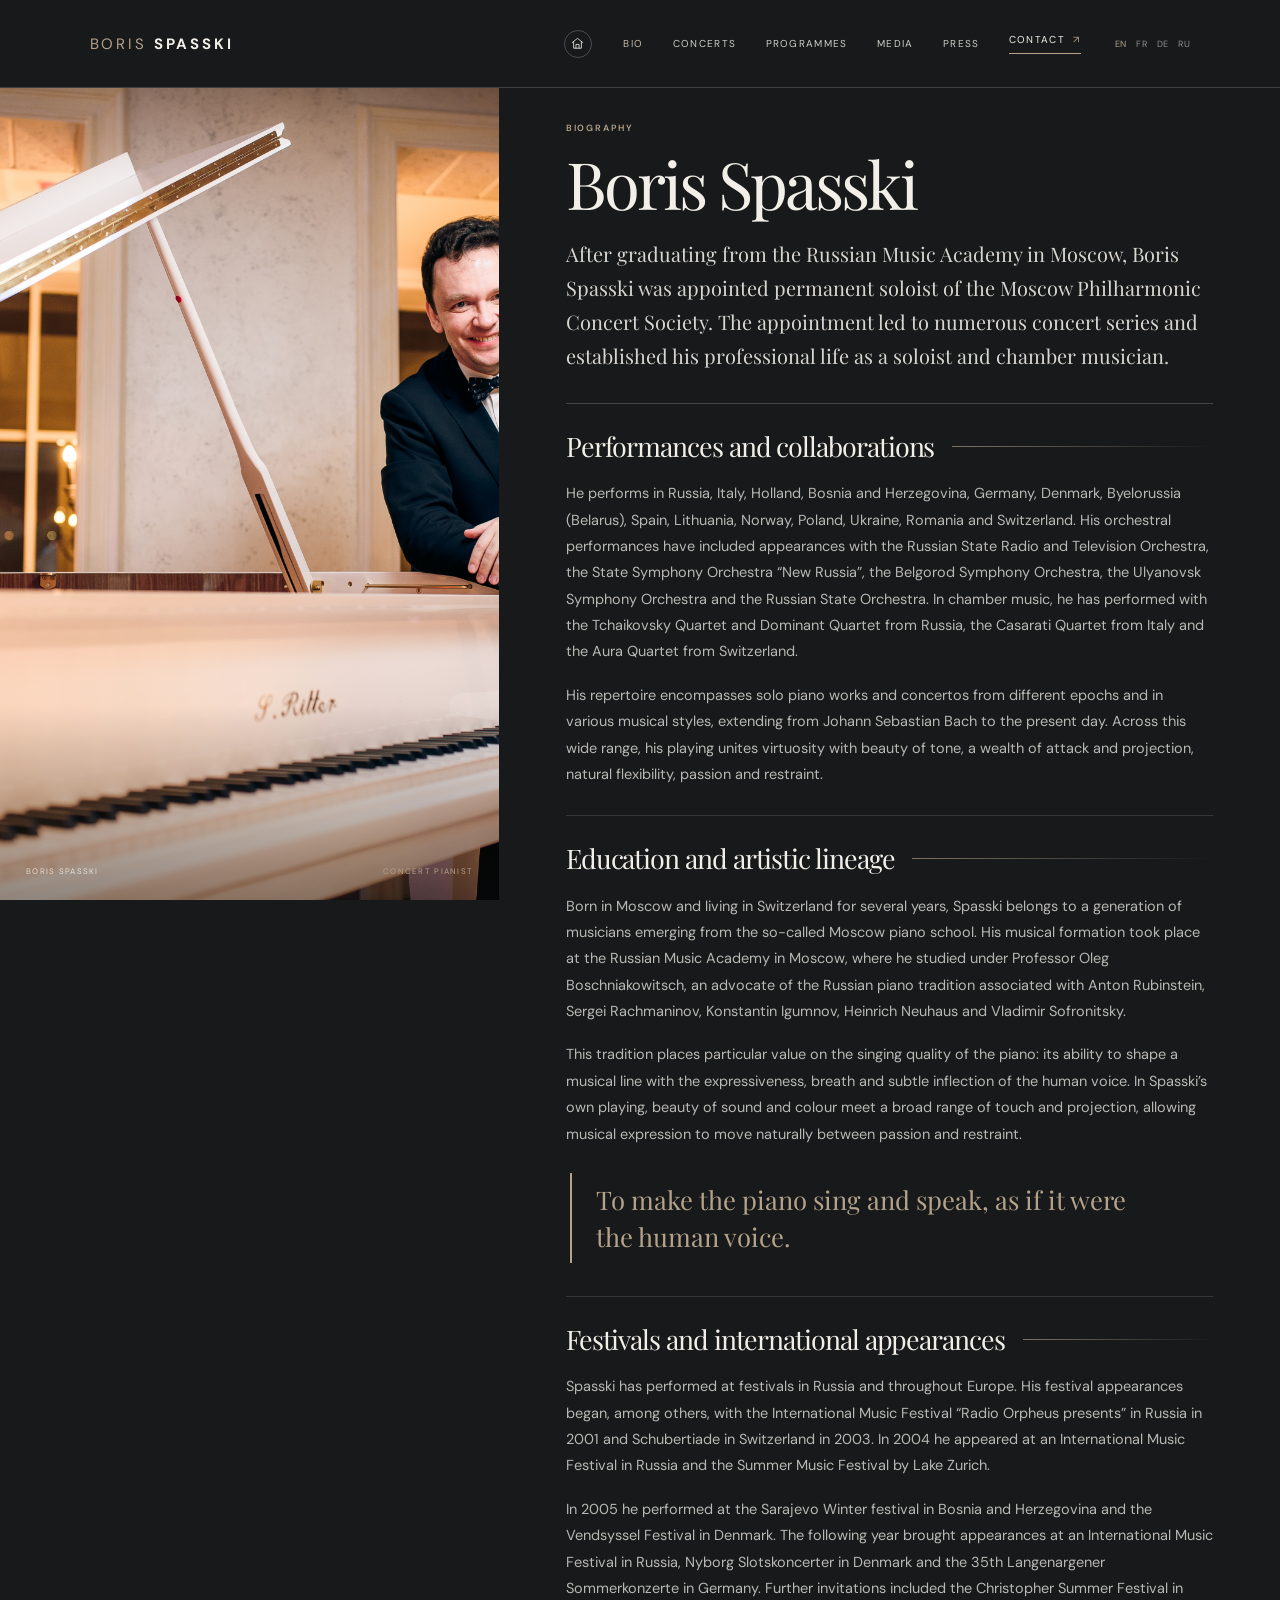
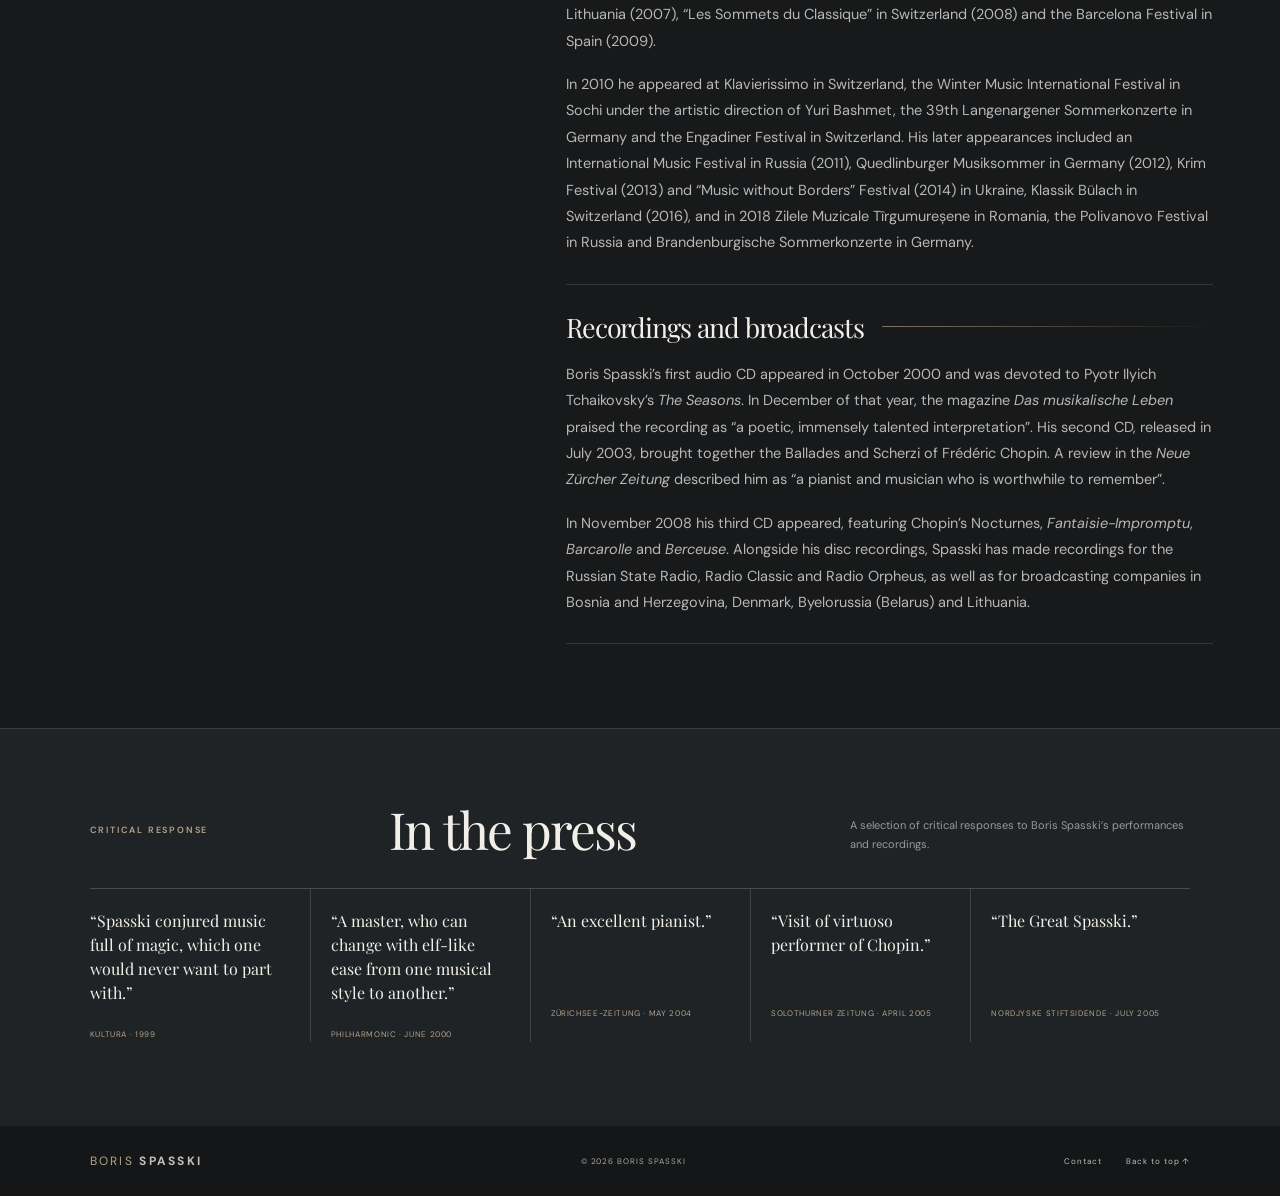
==== spasski-demo/artist.html @ 14d4a6dd "Initial commit" ====
<!doctype html>
<html lang="en">
<head>
  <meta charset="utf-8">
  <meta name="viewport" content="width=device-width, initial-scale=1">
  <meta name="description" content="Biography, musical education, artistic profile and concert collaborations of pianist Boris Spasski.">
  <meta name="theme-color" content="#17191b">
  <title>Biography — Boris Spasski</title>
  <link rel="preconnect" href="https://fonts.googleapis.com">
  <link rel="preconnect" href="https://fonts.gstatic.com" crossorigin>
  <link href="https://fonts.googleapis.com/css2?family=DM+Sans:wght@400;500;600;700&family=Playfair+Display:ital,wght@0,400;0,500;0,600;1,400;1,500&display=swap" rel="stylesheet">
  <link rel="stylesheet" href="css/style.css">
  <link rel="icon" type="image/png" href="img/favicon.png">
</head>
<body class="bio-page">
<a class="skip-link" href="#main">Skip to content</a>
<header class="site-header" id="top">
      <a class="wordmark" href="index.html" aria-label="Boris Spasski, home">
        <span>BORIS</span> SPASSKI
      </a>
      <nav class="desktop-nav" aria-label="Main navigation">
        <a class="nav-home" href="index.html" aria-label="Home" title="Home">
          <svg viewBox="0 0 24 24" aria-hidden="true" focusable="false">
            <path d="M3.5 10.5 12 3.8l8.5 6.7"></path>
            <path d="M5.8 9.3v10.2h12.4V9.3"></path>
            <path d="M9.5 19.5v-6.1h5v6.1"></path>
          </svg>
        </a>
        <a href="artist.html" aria-current="page">Bio</a><a href="concerts.html">Concerts</a
        ><a href="programmes.html">Programmes</a><a href="media.html">Media</a
        ><a href="press.html">Press</a
        ><a class="nav-contact" href="contact.html"
          >Contact <span aria-hidden="true">↗</span></a
        >
      </nav>
      <div class="header-tools">
        <div class="language-switch" aria-label="Language selection">
          <button
            class="language-button is-active"
            type="button"
            data-lang="EN"
            aria-pressed="true"
          >
            EN</button
          ><button
            class="language-button"
            type="button"
            data-lang="FR"
            aria-pressed="false"
          >
            FR</button
          ><button
            class="language-button"
            type="button"
            data-lang="DE"
            aria-pressed="false"
          >
            DE</button
          ><button
            class="language-button"
            type="button"
            data-lang="RU"
            aria-pressed="false"
          >
            RU
          </button>
        </div>
        <button
          class="menu-toggle"
          type="button"
          aria-label="Open navigation"
          aria-expanded="false"
          aria-controls="mobile-nav"
        >
          <span></span><span></span>
        </button>
      </div>
    </header>
<nav
      class="mobile-nav"
      id="mobile-nav"
      aria-label="Mobile navigation"
      hidden
    >
      <a href="artist.html" aria-current="page">Bio</a><a href="concerts.html">Concerts</a
      ><a href="programmes.html">Programmes</a><a href="media.html">Media</a
      ><a href="press.html">Press</a><a href="contact.html">Contact</a>
      <div class="mobile-languages">
        EN <span>·</span> FR <span>·</span> DE <span>·</span> RU
      </div>
    </nav>
<main id="main">
  <section class="bio-opening" aria-labelledby="bio-title">
    <figure class="bio-portrait">
      <img
        src="img/Bio_Page.jpg"
        alt="Boris Spasski"
        fetchpriority="high"
        decoding="async"
      >
      <figcaption><span>BORIS SPASSKI</span><span>CONCERT PIANIST</span></figcaption>
    </figure>

    <article class="bio-reading">
      <header class="bio-reading-header">
        <p class="bio-eyebrow">BIOGRAPHY</p>
        <h1 id="bio-title">Boris Spasski</h1>
        <p class="bio-opening-lead">After graduating from the Russian Music Academy in Moscow, Boris Spasski was appointed permanent soloist of the Moscow Philharmonic Concert Society. The appointment led to numerous concert series and established his professional life as a soloist and chamber musician.</p>
      </header>

      <section class="bio-chapter">
        <div class="bio-chapter-heading">
          <h2>Performances and collaborations</h2><i aria-hidden="true"></i>
        </div>
        <p>He performs in Russia, Italy, Holland, Bosnia and Herzegovina, Germany, Denmark, Byelorussia (Belarus), Spain, Lithuania, Norway, Poland, Ukraine, Romania and Switzerland. His orchestral performances have included appearances with the Russian State Radio and Television Orchestra, the State Symphony Orchestra “New Russia”, the Belgorod Symphony Orchestra, the Ulyanovsk Symphony Orchestra and the Russian State Orchestra. In chamber music, he has performed with the Tchaikovsky Quartet and Dominant Quartet from Russia, the Casarati Quartet from Italy and the Aura Quartet from Switzerland.</p>
        <p>His repertoire encompasses solo piano works and concertos from different epochs and in various musical styles, extending from Johann Sebastian Bach to the present day. Across this wide range, his playing unites virtuosity with beauty of tone, a wealth of attack and projection, natural flexibility, passion and restraint.</p>
      </section>

      <section class="bio-chapter">
        <div class="bio-chapter-heading">
          <h2>Education and artistic lineage</h2><i aria-hidden="true"></i>
        </div>
        <p>Born in Moscow and living in Switzerland for several years, Spasski belongs to a generation of musicians emerging from the so-called Moscow piano school. His musical formation took place at the Russian Music Academy in Moscow, where he studied under Professor Oleg Boschniakowitsch, an advocate of the Russian piano tradition associated with Anton Rubinstein, Sergei Rachmaninov, Konstantin Igumnov, Heinrich Neuhaus and Vladimir Sofronitsky.</p>
        <p>This tradition places particular value on the singing quality of the piano: its ability to shape a musical line with the expressiveness, breath and subtle inflection of the human voice. In Spasski’s own playing, beauty of sound and colour meet a broad range of touch and projection, allowing musical expression to move naturally between passion and restraint.</p>
        <blockquote class="bio-inline-quote">
          <p>To make the piano sing and speak, as if it were the human voice.</p>
        </blockquote>
      </section>

      <section class="bio-chapter">
        <div class="bio-chapter-heading">
          <h2>Festivals and international appearances</h2><i aria-hidden="true"></i>
        </div>
        <p>Spasski has performed at festivals in Russia and throughout Europe. His festival appearances began, among others, with the International Music Festival “Radio Orpheus presents” in Russia in 2001 and Schubertiade in Switzerland in 2003. In 2004 he appeared at an International Music Festival in Russia and the Summer Music Festival by Lake Zurich.</p>
        <p>In 2005 he performed at the Sarajevo Winter festival in Bosnia and Herzegovina and the Vendsyssel Festival in Denmark. The following year brought appearances at an International Music Festival in Russia, Nyborg Slotskoncerter in Denmark and the 35th Langenargener Sommerkonzerte in Germany. Further invitations included the Christopher Summer Festival in Lithuania (2007), “Les Sommets du Classique” in Switzerland (2008) and the Barcelona Festival in Spain (2009).</p>
        <p>In 2010 he appeared at Klavierissimo in Switzerland, the Winter Music International Festival in Sochi under the artistic direction of Yuri Bashmet, the 39th Langenargener Sommerkonzerte in Germany and the Engadiner Festival in Switzerland. His later appearances included an International Music Festival in Russia (2011), Quedlinburger Musiksommer in Germany (2012), Krim Festival (2013) and “Music without Borders” Festival (2014) in Ukraine, Klassik Bülach in Switzerland (2016), and in 2018 Zilele Muzicale Tîrgumureșene in Romania, the Polivanovo Festival in Russia and Brandenburgische Sommerkonzerte in Germany.</p>
      </section>

      <section class="bio-chapter">
        <div class="bio-chapter-heading">
          <h2>Recordings and broadcasts</h2><i aria-hidden="true"></i>
        </div>
        <p>Boris Spasski’s first audio CD appeared in October 2000 and was devoted to Pyotr Ilyich Tchaikovsky’s <em>The Seasons</em>. In December of that year, the magazine <em>Das musikalische Leben</em> praised the recording as “a poetic, immensely talented interpretation”. His second CD, released in July 2003, brought together the Ballades and Scherzi of Frédéric Chopin. A review in the <em>Neue Zürcher Zeitung</em> described him as “a pianist and musician who is worthwhile to remember”.</p>
        <p>In November 2008 his third CD appeared, featuring Chopin’s Nocturnes, <em>Fantaisie-Impromptu</em>, <em>Barcarolle</em> and <em>Berceuse</em>. Alongside his disc recordings, Spasski has made recordings for the Russian State Radio, Radio Classic and Radio Orpheus, as well as for broadcasting companies in Bosnia and Herzegovina, Denmark, Byelorussia (Belarus) and Lithuania.</p>
      </section>
    </article>
  </section>

  <section class="bio-press-section" aria-labelledby="bio-press-title">
    <div class="bio-press-heading">
      <p class="bio-eyebrow">CRITICAL RESPONSE</p>
      <h2 id="bio-press-title">In the press</h2>
      <p>A selection of critical responses to Boris Spasski’s performances and recordings.</p>
    </div>
    <div class="bio-press-list">
      <blockquote><p>“Spasski conjured music full of magic, which one would never want to part with.”</p><cite>Kultura · 1999</cite></blockquote>
      <blockquote><p>“A master, who can change with elf-like ease from one musical style to another.”</p><cite>Philharmonic · June 2000</cite></blockquote>
      <blockquote><p>“An excellent pianist.”</p><cite>Zürichsee-Zeitung · May 2004</cite></blockquote>
      <blockquote><p>“Visit of virtuoso performer of Chopin.”</p><cite>Solothurner Zeitung · April 2005</cite></blockquote>
      <blockquote><p>“The Great Spasski.”</p><cite>Nordjyske Stiftsidende · July 2005</cite></blockquote>
    </div>
  </section>
</main>
<footer class="site-footer">
  <a class="wordmark footer-wordmark" href="index.html"><span>BORIS</span> SPASSKI</a>
  <span>© 2026 BORIS SPASSKI</span>
  <div><a href="contact.html">Contact</a><a href="#top">Back to top ↑</a></div>
</footer>
<div class="toast" role="status" aria-live="polite"></div>
<script src="js/main.js"></script>
</body>
</html>
---- spasski-demo/css/style.css ----
/* =========================================================
   PIANIST WEBSITE DEMO — cinematic editorial direction
   Replace the placeholder images and content before launch.
   ========================================================= */

:root {
  --ink: #202326;
  --ink-deep: #17191b;
  --paper: #f2efe8;
  --paper-alt: #e9e5dc;
  --champagne: #b4a38a;
  --burgundy: #6e3039;
  --muted: #77756f;
  --serif: "Playfair Display", Georgia, serif;
  --sans: "DM Sans", Arial, sans-serif;
  --page-pad: clamp(22px, 7vw, 112px);
  --content: 1440px;
}

* {
  box-sizing: border-box;
}
html {
  scroll-behavior: smooth;
  scroll-padding-top: 90px;
}
body {
  margin: 0;
  background: var(--paper);
  color: var(--ink);
  font-family: var(--sans);
  -webkit-font-smoothing: antialiased;
}
a {
  color: inherit;
  text-decoration: none;
}
button {
  font: inherit;
}
img {
  display: block;
  width: 100%;
  height: 100%;
  object-fit: cover;
}
::selection {
  background: var(--champagne);
  color: var(--ink);
}

.skip-link {
  position: fixed;
  z-index: 1000;
  top: 10px;
  left: 10px;
  padding: 12px 16px;
  background: var(--paper);
  color: var(--ink);
  transform: translateY(-150%);
}
.skip-link:focus {
  transform: translateY(0);
}

.site-header {
  position: absolute;
  z-index: 20;
  top: 0;
  left: 0;
  width: 100%;
  min-height: 88px;
  padding: 0 var(--page-pad);
  display: flex;
  align-items: center;
  justify-content: space-between;
  color: #f2efe8;
  border-bottom: 1px solid rgba(255, 255, 255, 0.17);
  transition:
    background 0.3s ease,
    min-height 0.3s ease,
    color 0.3s ease;
}
.site-header.is-scrolled {
  position: fixed;
  min-height: 72px;
  background: rgba(23, 25, 27, 0.96);
  backdrop-filter: blur(14px);
}
.wordmark {
  font-size: 15px;
  letter-spacing: 0.19em;
  font-weight: 700;
  white-space: nowrap;
}
.wordmark span {
  font-weight: 400;
  color: var(--champagne);
}
.desktop-nav {
  display: flex;
  align-items: center;
  gap: clamp(17px, 2.3vw, 36px);
  margin-left: auto;
  margin-right: 34px;
}
.desktop-nav a {
  font-size: 10px;
  letter-spacing: 0.13em;
  text-transform: uppercase;
  color: rgba(242, 239, 232, 0.84);
  transition: color 0.2s;
}
.desktop-nav a:hover,
.desktop-nav a:focus-visible {
  color: var(--champagne);
}
.desktop-nav .nav-contact {
  color: var(--paper);
  border-bottom: 1px solid var(--champagne);
  padding-bottom: 7px;
}
.nav-contact span {
  color: var(--champagne);
  margin-left: 4px;
}
.header-tools {
  display: flex;
  align-items: center;
  gap: 22px;
}
.language-switch {
  display: flex;
  gap: 9px;
}
.language-button {
  border: 0;
  padding: 5px 0;
  background: transparent;
  color: rgba(242, 239, 232, 0.56);
  cursor: pointer;
  font-size: 9px;
  letter-spacing: 0.08em;
}
.language-button.is-active,
.language-button:hover {
  color: var(--champagne);
}
.menu-toggle {
  display: none;
  width: 38px;
  height: 38px;
  border: 0;
  background: transparent;
  cursor: pointer;
  padding: 9px 4px;
}
.menu-toggle span {
  display: block;
  height: 1px;
  width: 27px;
  background: var(--paper);
  margin: 7px 0;
  transition: transform 0.25s;
}
.mobile-nav {
  position: fixed;
  z-index: 19;
  inset: 0;
  padding: 110px var(--page-pad) 40px;
  background: var(--ink-deep);
  color: var(--paper);
  flex-direction: column;
  justify-content: center;
  gap: 19px;
}
.mobile-nav:not([hidden]) {
  display: flex;
}
.mobile-nav > a {
  font: 36px var(--serif);
}
.mobile-languages {
  margin-top: 28px;
  color: var(--champagne);
  font-size: 11px;
  letter-spacing: 0.2em;
}
.mobile-languages span {
  color: #777;
  padding: 0 7px;
}

.hero {
  position: relative;
  min-height: min(850px, 100svh);
  min-height: max(700px, 100svh);
  display: flex;
  align-items: center;
  overflow: hidden;
  color: var(--paper);
  background: var(--ink-deep);
}
.hero-image {
  position: absolute;
  inset: 0;
  background-image: url("https://images.unsplash.com/photo-1507838153414-b4b713384a76?auto=format&fit=crop&w=2400&q=90");
  background-position: center 48%;
  background-size: cover;
  filter: saturate(0.55);
  transform: scale(1.015);
}
.hero-shade {
  position: absolute;
  inset: 0;
  background:
    linear-gradient(
      90deg,
      rgba(12, 14, 16, 0.88) 0%,
      rgba(12, 14, 16, 0.62) 43%,
      rgba(12, 14, 16, 0.15) 100%
    ),
    linear-gradient(0deg, rgba(12, 14, 16, 0.6), transparent 38%);
}
.hero-content {
  position: relative;
  z-index: 2;
  width: min(850px, 100%);
  padding: 145px var(--page-pad) 100px;
  margin-left: auto;
  margin-right: 0;
  text-align: right;
}
.eyebrow {
  margin: 0 0 22px;
  color: var(--champagne);
  font-size: 16px;
  font-weight: 600;
  letter-spacing: 0.22em;
  line-height: 1.6;
}
.hero-eyebrow {
  margin: 0 0 22px;
  color: var(--champagne);
  font-family: var(--serif);
  font-size: 70px;
  font-weight: 600;
/*  letter-spacing: 0.22em; */
  letter-spacing: .04em;
  line-height: 1.6;
}
.hero h1 {
  margin: 0;
  font: 400 clamp(52px, 7.3vw, 108px)/1.04 var(--serif);
  letter-spacing: -0.045em;
}
h1 em,
h2 em {
  color: var(--champagne);
  font-weight: 400;
  font-style: normal;
}
.hero-intro {
  margin: 28px 0 34px;
  color: rgba(242, 239, 232, 0.76);
  font: 25px/1.8 var(--sans);
  letter-spacing: 0.02em;
  font-style: italic;
}
/*
.home-link-card h2 {
    font-family: "Playfair Display", Georgia, serif;
    font-weight: 400;
}
*/
.home-link-card h2 em {
    color: var(--champagne);
    font-style: normal;
    font-weight: 400;
}
.hero-actions {
  display: flex;
  align-items: center;
  gap: 30px;
  flex-wrap: wrap;
  justify-content: flex-end;
}
.button {
  display: inline-flex;
  align-items: center;
  gap: 28px;
  padding: 16px 20px;
  font-size: 9px;
  letter-spacing: 0.14em;
  text-transform: uppercase;
  transition:
    background 0.2s,
    color 0.2s,
    transform 0.2s;
}
.button:hover {
  transform: translateY(-2px);
}
.button-light {
  background: var(--paper);
  color: var(--ink);
}
.button-light:hover {
  background: var(--champagne);
}
.button span {
  font-size: 15px;
}
.text-link {
  display: inline-flex;
  align-items: center;
  gap: 17px;
  padding-bottom: 8px;
  border-bottom: 1px solid currentColor;
  font-size: 9px;
  letter-spacing: 0.13em;
  text-transform: uppercase;
  transition:
    gap 0.2s,
    color 0.2s;
}
.text-link:hover {
  gap: 25px;
}
.text-link span {
  font-size: 14px;
}
.light-link {
  color: var(--paper);
}
.dark-link {
  color: var(--ink);
}
.hero-footer {
  position: absolute;
  z-index: 2;
  bottom: 34px;
  left: var(--page-pad);
  right: var(--page-pad);
  display: flex;
  justify-content: space-between;
  color: rgba(242, 239, 232, 0.58);
  font-size: 8px;
  letter-spacing: 0.17em;
}
.hero-footer a {
  color: var(--paper);
}
.hero-footer a span {
  color: var(--champagne);
  margin-left: 9px;
}
.hero-index {
  position: absolute;
  right: var(--page-pad);
  top: 48%;
  color: rgba(242, 239, 232, 0.6);
  font: 13px var(--serif);
  writing-mode: vertical-rl;
  letter-spacing: 0.12em;
}
.hero-index span {
  color: var(--champagne);
  padding: 9px 0;
}

.section-pad {
  padding: clamp(82px, 10vw, 150px) var(--page-pad);
}
.section-light {
  background: var(--paper);
  color: var(--ink);
}
.section-dark {
  background: var(--ink);
  color: var(--paper);
}
.section-kicker {
  display: flex;
  align-items: center;
  gap: 20px;
  margin-bottom: 72px;
  color: #77736b;
  font-size: 9px;
  letter-spacing: 0.18em;
}
.section-kicker-dark {
  color: rgba(242, 239, 232, 0.48);
}
.kicker-line {
  display: block;
  width: 70px;
  height: 1px;
  background: var(--champagne);
  opacity: 0.7;
}
h2 {
  margin: 0;
  font: 400 clamp(43px, 5.4vw, 76px)/1.12 var(--serif);
  letter-spacing: -0.04em;
}
.body-copy {
  max-width: 470px;
  color: #77756f;
  font-size: 13px;
  line-height: 2;
}
.intro-grid {
  display: grid;
  grid-template-columns: 1.05fr 0.8fr;
  gap: clamp(55px, 12vw, 190px);
  align-items: center;
  max-width: 1180px;
  margin: auto;
}
.intro-copy .eyebrow {
  color: #91816b;
}
.intro-copy .body-copy {
  margin: 30px 0 30px;
}
.portrait-frame {
  margin: 0;
  position: relative;
  height: clamp(390px, 48vw, 620px);
}
.portrait-frame img {
  filter: saturate(0.65);
}
.portrait-frame figcaption {
  position: absolute;
  bottom: -25px;
  right: 0;
  color: #8b867d;
  font-size: 8px;
  letter-spacing: 0.16em;
}

.performance-heading,
.split-heading {
  display: flex;
  align-items: end;
  justify-content: space-between;
  gap: 40px;
  max-width: 1180px;
  margin: 0 auto 55px;
}
.performance-heading .eyebrow,
.split-heading .eyebrow {
  margin-bottom: 20px;
}
.section-aside {
  max-width: 310px;
  margin: 0 0 8px;
  color: #a9a69f;
  font-size: 12px;
  line-height: 1.9;
}
.section-light .section-aside {
  color: #77756f;
}
.video-feature {
  position: relative;
  display: block;
  max-width: 1180px;
  height: clamp(300px, 55vw, 650px);
  margin: auto;
  overflow: hidden;
  background: #111;
}
.video-feature img {
  opacity: 0.68;
  filter: saturate(0.55);
  transition:
    transform 0.7s,
    opacity 0.4s;
}
.video-feature:hover img {
  transform: scale(1.025);
  opacity: 0.82;
}
.video-feature::after {
  content: "";
  position: absolute;
  inset: 0;
  background: linear-gradient(0deg, rgba(0, 0, 0, 0.68), transparent 55%);
}
.video-play {
  position: absolute;
  z-index: 2;
  top: 50%;
  left: 50%;
  display: grid;
  place-items: center;
  width: 72px;
  height: 72px;
  border: 1px solid rgba(255, 255, 255, 0.75);
  border-radius: 50%;
  color: white;
  font-size: 17px;
  padding-left: 4px;
  transform: translate(-50%, -50%);
}
.video-caption {
  position: absolute;
  z-index: 2;
  bottom: 30px;
  left: 34px;
  display: grid;
  gap: 9px;
  color: white;
}
.video-caption span,
.video-note {
  font-size: 8px;
  letter-spacing: 0.18em;
}
.video-caption strong {
  font: 25px var(--serif);
  font-weight: 400;
}
.video-note {
  position: absolute;
  z-index: 2;
  top: 25px;
  right: 28px;
  color: rgba(255, 255, 255, 0.72);
}
.media-bottom {
  display: flex;
  justify-content: space-between;
  align-items: center;
  max-width: 1180px;
  margin: 27px auto 0;
  color: rgba(242, 239, 232, 0.45);
  font-size: 8px;
  letter-spacing: 0.17em;
}

.concerts .split-heading {
  margin-bottom: 70px;
}
.concert-list {
  max-width: 1180px;
  margin: 0 auto;
  border-top: 1px solid #d5d0c6;
}
.concert-row {
  display: grid;
  grid-template-columns: 125px 1fr 48px;
  align-items: center;
  gap: 25px;
  padding: 29px 0;
  border-bottom: 1px solid #d5d0c6;
}
.concert-date {
  display: flex;
  align-items: baseline;
  gap: 12px;
}
.concert-date strong {
  font: 42px var(--serif);
  font-weight: 400;
}
.concert-date span {
  color: #88837a;
  font-size: 8px;
  letter-spacing: 0.12em;
}
.concert-details h3 {
  margin: 0 0 7px;
  font: 24px var(--serif);
  font-weight: 400;
}
.concert-details p {
  margin: 0;
  color: #858078;
  font-size: 11px;
}
.round-arrow {
  display: grid;
  place-items: center;
  width: 40px;
  height: 40px;
  border: 1px solid #c8c1b5;
  border-radius: 50%;
  transition:
    background 0.2s,
    color 0.2s;
}
.round-arrow:hover {
  background: var(--ink);
  color: var(--paper);
}
.demo-note {
  color: #9a9387;
  font-size: 9px;
  letter-spacing: 0.04em;
  margin: 18px 0 28px;
}

.programmes .split-heading {
  margin-bottom: 65px;
}
.programme-grid {
  display: grid;
  grid-template-columns: 1fr 1fr;
  gap: 30px;
  max-width: 1180px;
  margin: auto;
}
.programme-card {
  min-width: 0;
}
.programme-image {
  height: clamp(240px, 35vw, 440px);
  position: relative;
  overflow: hidden;
  margin-bottom: 28px;
  background: #111;
}
.programme-image img {
  opacity: 0.78;
  filter: saturate(0.6);
  transition: transform 0.6s;
}
.programme-card:hover .programme-image img {
  transform: scale(1.035);
}
.programme-image > span {
  position: absolute;
  right: 20px;
  top: 18px;
  color: white;
  font: 18px var(--serif);
}
.programme-card .eyebrow {
  margin-bottom: 12px;
}
.programme-card h3 {
  margin: 0 0 24px;
  font: 400 clamp(30px, 3.5vw, 47px)/1.15 var(--serif);
}
.programme-card .text-link {
  font-size: 8px;
}

.press-inner {
  max-width: 950px;
  margin: 0 auto;
  text-align: center;
}
.press-inner .eyebrow {
  color: #91816b;
}
.press-inner h2 {
  font-size: clamp(34px, 4.5vw, 62px);
  line-height: 1.28;
}
.press-credit {
  display: flex;
  align-items: center;
  justify-content: center;
  gap: 15px;
  margin-top: 40px;
  color: #8b857b;
  font-size: 8px;
  letter-spacing: 0.16em;
}
.credit-line {
  width: 35px;
  height: 1px;
  background: var(--champagne);
}

.recordings-grid {
  display: grid;
  grid-template-columns: 0.85fr 1fr;
  gap: clamp(55px, 11vw, 150px);
  align-items: center;
  max-width: 1050px;
  margin: auto;
}
.record-art {
  position: relative;
  aspect-ratio: 1;
  max-width: 470px;
  background: #292725;
  box-shadow: 18px 20px 0 var(--paper-alt);
}
.record-art img {
  opacity: 0.68;
  filter: saturate(0.4);
}
.record-art-label {
  position: absolute;
  bottom: 26px;
  left: 26px;
  color: white;
  font: 17px/1.6 var(--serif);
  letter-spacing: 0.08em;
}
.record-copy .eyebrow {
  color: #91816b;
}
.record-copy .body-copy {
  margin: 25px 0 30px;
}

.contact-inner {
  max-width: 900px;
  margin: auto;
}
.contact-inner h2 {
  font-size: clamp(55px, 8vw, 105px);
}
.contact-inner > p:not(.eyebrow):not(.demo-note) {
  max-width: 400px;
  margin: 26px 0 32px;
  color: #aaa69e;
  font-size: 13px;
  line-height: 1.9;
}
.contact-secondary {
  display: grid;
  grid-template-columns: 1fr 1fr;
  gap: 40px;
  margin-top: 75px;
  padding-top: 25px;
  border-top: 1px solid rgba(255, 255, 255, 0.17);
}
.contact-secondary div {
  display: grid;
  gap: 10px;
}
.contact-secondary span {
  color: var(--champagne);
  font-size: 8px;
  letter-spacing: 0.16em;
}
.contact-secondary a {
  color: var(--paper);
  font: 17px var(--serif);
}
.contact .demo-note {
  color: #77736b;
  margin-top: 24px;
}

.site-footer {
  display: flex;
  align-items: center;
  justify-content: space-between;
  gap: 25px;
  padding: 27px var(--page-pad);
  background: var(--ink-deep);
  color: rgba(242, 239, 232, 0.52);
  font-size: 8px;
  letter-spacing: 0.12em;
}
.footer-wordmark {
  color: var(--paper);
  font-size: 12px;
}
.site-footer > div {
  display: flex;
  gap: 24px;
}
.site-footer a:hover {
  color: var(--champagne);
}
.toast {
  position: fixed;
  z-index: 50;
  right: 20px;
  bottom: 20px;
  max-width: 300px;
  padding: 13px 17px;
  background: var(--paper);
  color: var(--ink);
  box-shadow: 0 8px 30px rgba(0, 0, 0, 0.2);
  font-size: 12px;
  opacity: 0;
  transform: translateY(10px);
  pointer-events: none;
  transition:
    opacity 0.25s,
    transform 0.25s;
}
.toast.is-visible {
  opacity: 1;
  transform: translateY(0);
}

@media (max-width: 1000px) {
  .desktop-nav {
    gap: 16px;
    margin-right: 20px;
  }
  .desktop-nav a {
    font-size: 9px;
  }
  .language-switch {
    gap: 6px;
  }
}
@media (max-width: 760px) {
  html {
    scroll-padding-top: 70px;
  }
  .site-header {
    min-height: 72px;
  }
  .desktop-nav {
    display: none;
  }
  .menu-toggle {
    display: block;
  }
  .header-tools {
    gap: 17px;
  }
  .hero {
    min-height: 760px;
    min-height: 100svh;
  }
  .hero-image {
    background-position: 58% center;
  }
  .hero-shade {
    background:
      linear-gradient(90deg, rgba(12, 14, 16, 0.83), rgba(12, 14, 16, 0.3)),
      linear-gradient(0deg, rgba(12, 14, 16, 0.6), transparent 60%);
  }
  .hero-content {
    padding-top: 150px;
  }
  .hero h1 {
    font-size: clamp(52px, 12vw, 78px);
  }
  .hero-footer {
    bottom: 25px;
    font-size: 7px;
  }
  .hero-index {
    display: none;
  }
  .section-kicker {
    margin-bottom: 48px;
  }
  .intro-grid,
  .recordings-grid {
    grid-template-columns: 1fr;
    gap: 55px;
  }
  .portrait-frame {
    height: 470px;
    max-width: 440px;
    margin-left: auto;
  }
  .performance-heading,
  .split-heading {
    display: block;
  }
  .section-aside {
    margin-top: 25px;
  }
  .programme-grid {
    gap: 18px;
  }
  .programme-image {
    height: 300px;
  }
  .programme-card h3 {
    font-size: 34px;
  }
  .record-art {
    width: min(80%, 390px);
  }
}
@media (max-width: 520px) {
  :root {
    --page-pad: 22px;
  }
  .wordmark {
    font-size: 13px;
  }
  .language-switch {
    gap: 5px;
  }
  .language-button {
    font-size: 8px;
  }
  .hero {
    min-height: 720px;
  }
  .hero-content {
    padding-top: 135px;
  }
  .hero h1 {
    font-size: 51px;
  }
  .hero-intro {
    font-size: 13px;
  }
  .hero-actions {
    align-items: flex-start;
    flex-direction: column;
    gap: 22px;
  }
  .hero-footer {
    left: 22px;
    right: 22px;
  }
  .hero-footer span {
    max-width: 125px;
    line-height: 1.7;
  }
  .section-pad {
    padding-top: 78px;
    padding-bottom: 78px;
  }
  .section-kicker {
    margin-bottom: 42px;
  }
  .intro-copy h2,
  .performance-heading h2,
  .split-heading h2 {
    font-size: 48px;
  }
  .portrait-frame {
    height: 390px;
    width: 90%;
  }
  .video-feature {
    height: 310px;
  }
  .video-play {
    width: 58px;
    height: 58px;
  }
  .video-caption {
    left: 19px;
    bottom: 20px;
  }
  .video-caption strong {
    font-size: 20px;
  }
  .video-note {
    top: 17px;
    right: 16px;
    font-size: 7px;
  }
  .concert-row {
    grid-template-columns: 82px 1fr 34px;
    gap: 10px;
    padding: 23px 0;
  }
  .concert-date {
    display: block;
  }
  .concert-date strong {
    display: block;
    font-size: 36px;
    line-height: 1;
  }
  .concert-date span {
    display: block;
    margin-top: 6px;
    font-size: 7px;
  }
  .concert-details h3 {
    font-size: 19px;
  }
  .concert-details p {
    font-size: 9px;
    line-height: 1.6;
  }
  .round-arrow {
    width: 32px;
    height: 32px;
  }
  .programme-grid {
    grid-template-columns: 1fr;
    gap: 45px;
  }
  .programme-image {
    height: 310px;
  }
  .press-inner h2 {
    font-size: 37px;
  }
  .recordings-grid {
    gap: 55px;
  }
  .record-art {
    width: 85%;
  }
  .contact-inner h2 {
    font-size: 59px;
  }
  .contact-secondary {
    grid-template-columns: 1fr;
    gap: 25px;
    margin-top: 55px;
  }
  .contact-secondary a {
    font-size: 16px;
  }
  .site-footer {
    align-items: flex-start;
    flex-wrap: wrap;
  }
  .site-footer > div {
    width: 100%;
    justify-content: space-between;
  }
}
@media (prefers-reduced-motion: reduce) {
  *,
  *::before,
  *::after {
    scroll-behavior: auto !important;
    transition-duration: 0.01ms !important;
    animation-duration: 0.01ms !important;
  }
}

/* Multi-page prototype additions */
.page-intro {
  padding-top: 150px;
  padding-bottom: 105px;
  min-height: 390px;
}
.page-intro h1 {
  max-width: 900px;
  margin: 28px 0 18px;
  font:
    400 clamp(3rem, 7vw, 6.2rem)/1.02 "Playfair Display",
    serif;
  letter-spacing: -0.04em;
}
.page-intro h1 em {
  color: #c9bba7;
  font-weight: 400;
}
.page-intro-copy {
  max-width: 560px;
  color: #c9c6c0;
  font-size: 1.05rem;
  line-height: 1.8;
}
.desktop-nav a[aria-current="page"] {
  color: #c9bba7;
}
.home-overview {
  padding-top: 95px;
  padding-bottom: 110px;
}
.home-link-grid {
  display: grid;
  grid-template-columns: repeat(3, 1fr);
  gap: 1px;
  background: #d9d4cb;
  margin-top: 42px;
  border: 1px solid #d9d4cb;
}
/*
.home-link-card {
  display: flex;
  flex-direction: column;
  min-height: 255px;
  padding: 30px;
  background: #f2efe8;
  color: #202326;
  text-decoration: none;
  transition: background 0.25s ease;
}
*/
.home-link-card h2 {
    margin: 32px 0 25px;
    font-family: var(--serif);
    font-size: clamp(1.8rem, 3vw, 2.6rem);
    font-weight: 400;
    line-height: 1.08;
    letter-spacing: -.045em;
}
.home-link-card:hover {
  background: #e9e4da;
}
.home-link-card > span {
  font-size: 0.68rem;
  letter-spacing: 0.13em;
  color: #77736d;
}
.home-link-card h2 {
  margin: 32px 0 25px;
  font:
    400 clamp(1.8rem, 3vw, 2.6rem)/1.08 "Playfair Display",
    serif;
}
.home-link-card h2 em,
.press-resources h2 em {
  color: #88765f;
}
.home-link-card b {
  margin-top: auto;
  font-size: 0.72rem;
  font-weight: 600;
  letter-spacing: 0.08em;
  text-transform: uppercase;
}
.press-resources h2 {
  margin: 35px 0 20px;
  font:
    400 clamp(2.4rem, 5vw, 4.2rem)/1.08 "Playfair Display",
    serif;
}
@media (max-width: 800px) {
  .home-link-grid {
    grid-template-columns: repeat(2, 1fr);
  }
  .page-intro {
    padding-top: 125px;
    padding-bottom: 75px;
    min-height: 330px;
  }
}
@media (max-width: 520px) {
  .home-link-grid {
    grid-template-columns: 1fr;
  }
  .home-link-card {
    min-height: 210px;
  }
}

/* Homepage scroll treatment: fixed concert image, moving editorial content */
.home-page {
  background: var(--ink-deep);
}
.home-backdrop {
  position: fixed;
  z-index: 0;
  inset: 0;
  overflow: hidden;
  pointer-events: none;
}
.home-backdrop-image {
  position: absolute;
  inset: 0;
  background-image: url("../img/Front_Page.jpg");
  background-position: center 48%;
  background-size: cover;
  filter: none;
  transform: scale(1.015);
}
.home-backdrop-shade {
  display: none;
}
.home-page main {
  position: relative;
  z-index: 1;
}
.home-page .hero {
  min-height: 100vh;
  min-height: 100svh;
  height: 100vh;
  height: 100svh;
  background: transparent;
  overflow: hidden;
}
.home-page .hero-content,
.home-page .hero-footer,
.home-page .hero-index {
  will-change: auto;
}
.home-page .home-overview {
  position: relative;
  z-index: 2;
  margin-top: -13vh;
  padding-top: clamp(48px, 6vw, 78px);
  border-radius: 22px 22px 0 0;
  box-shadow: 0 -24px 70px rgba(0, 0, 0, 0.2);
}
.home-page .home-overview::before {
  content: "";
  display: block;
  width: 52px;
  height: 3px;
  margin: 0 auto 38px;
  background: var(--champagne);
  opacity: 0.9;
}
.home-page .home-overview .section-kicker {
  margin-bottom: 48px;
}
@media (max-width: 800px) {
  .home-page .hero {
    min-height: 100vh;
    min-height: 100svh;
    height: 100vh;
    height: 100svh;
  }
  .home-page .home-overview {
    margin-top: -11vh;
    padding-top: 42px;
  }
  .home-page .home-overview::before {
    margin-bottom: 28px;
  }
}
@media (prefers-reduced-motion: reduce) {
  .home-page .home-overview {
    scroll-behavior: auto;
  }
}

/* Homepage: let the fixed concert photograph remain visible beneath the rising panel */
.home-page .home-overview {
  background: transparent !important;
  color: var(--paper);
  box-shadow: none;
}
.home-page .home-overview .section-kicker {
  color: rgba(242, 239, 232, 0.72);
}
.home-page .home-overview .home-link-grid {
  background: transparent;
  border: 1px solid rgba(242, 239, 232, 0.22);
  gap: 1px;
}
.home-page .home-overview .home-link-card {
  background: rgba(18, 20, 22, 0.34);
  color: var(--paper);
  backdrop-filter: blur(3px);
  -webkit-backdrop-filter: blur(3px);
  border: 0;
}
.home-page .home-overview .home-link-card:hover {
  background: rgba(18, 20, 22, 0.58);
}
.home-page .home-overview .home-link-card > span {
  color: rgba(242, 239, 232, 0.62);
}
.home-page .home-overview .home-link-card h2 em {
  color: var(--champagne);
}


/* Boris Spasski content pages */
.profile-columns, .recording-grid, .press-quote-grid {
  display: grid;
  grid-template-columns: repeat(2, minmax(0, 1fr));
  gap: 34px;
  max-width: 1180px;
  margin: 50px auto 0;
}
.profile-columns h3, .recording-card h3 {
  font: 400 clamp(25px, 3vw, 38px)/1.15 var(--serif);
  margin: 0 0 20px;
}
.editorial-list { list-style: none; padding: 0; margin: 0; }
.editorial-list li { padding: 13px 0; border-bottom: 1px solid rgba(242,239,232,.18); color: rgba(242,239,232,.76); font-size: 13px; line-height: 1.7; }
.festival-grid { display: grid; grid-template-columns: repeat(2, minmax(0,1fr)); gap: 0 30px; max-width: 1000px; margin-top: 40px; }
.festival-grid span { padding: 16px 0; border-bottom: 1px solid #d5d0c6; color: #625f58; font-size: 13px; }
.archive-section { padding-top: 70px; padding-bottom: 75px; }
.archive-heading { display: flex; justify-content: space-between; align-items: baseline; gap: 20px; margin-bottom: 25px; }
.archive-heading h2 { font-size: clamp(54px, 8vw, 100px); }
.archive-heading > span { font-size: 8px; letter-spacing: .16em; color: var(--muted); }
.archive-list { max-width: 1180px; margin: auto; border-top: 1px solid #d5d0c6; }
.archive-item { display: grid; grid-template-columns: 110px 1fr; gap: 25px; padding: 22px 0; border-bottom: 1px solid #d5d0c6; }
.archive-date { font: 20px var(--serif); color: #88765f; }
.archive-date span { display: block; margin-top: 5px; font: 9px var(--sans); letter-spacing: .15em; color: #88837a; }
.archive-item h3 { margin: 0 0 6px; font: 23px var(--serif); font-weight: 400; }
.archive-item p { margin: 0; color: #77756f; font-size: 12px; line-height: 1.8; }
.programme-accordion, .repertoire-accordion { max-width: 1180px; margin: 0 auto; border-top: 1px solid rgba(242,239,232,.24); }
.programme-detail, .repertoire-detail { border-bottom: 1px solid rgba(242,239,232,.24); }
.programme-detail summary, .repertoire-detail summary { cursor: pointer; list-style: none; display: flex; align-items: baseline; justify-content: space-between; gap: 24px; padding: 21px 0; font: 25px var(--serif); color: var(--paper); }
.programme-detail summary::-webkit-details-marker, .repertoire-detail summary::-webkit-details-marker { display: none; }
.programme-detail summary::after, .repertoire-detail summary::after { content: "+"; color: var(--champagne); font: 20px var(--sans); }
.programme-detail[open] summary::after, .repertoire-detail[open] summary::after { content: "−"; }
.programme-detail summary small { margin-left: auto; color: rgba(242,239,232,.52); font: 10px var(--sans); letter-spacing: .06em; text-align: right; }
.programme-detail ul, .repertoire-detail ul { margin: 0; padding: 0 0 24px 20px; color: rgba(242,239,232,.74); font-size: 13px; line-height: 1.9; }
.repertoire-accordion { border-top-color: #d5d0c6; }
.repertoire-detail { border-bottom-color: #d5d0c6; }
.repertoire-detail summary { color: var(--ink); font-size: 23px; }
.repertoire-detail ul { color: #6f6a61; }
.video-title-list { columns: 2; column-gap: 50px; max-width: 1180px; margin: 0 auto 40px; padding-left: 22px; color: rgba(242,239,232,.78); font-size: 13px; line-height: 1.9; }
.video-title-list li { break-inside: avoid; padding: 4px 0 10px 8px; }
.recording-grid { align-items: start; }
.recording-card { padding: 28px; background: var(--paper-alt); }
.recording-card .body-copy { margin: 14px 0 25px; }
.audio-item { margin-top: 20px; display: grid; gap: 9px; color: #68635b; font-size: 12px; }
.audio-item audio { width: 100%; height: 38px; }
.press-quote-grid { gap: 1px; background: #d5d0c6; border: 1px solid #d5d0c6; }
.press-quote-grid blockquote { margin: 0; padding: 28px; background: var(--paper); }
.press-quote-grid blockquote p { margin: 0 0 24px; font: 25px/1.35 var(--serif); color: var(--ink); }
.press-quote-grid cite { color: #81796d; font: normal 9px var(--sans); letter-spacing: .12em; text-transform: uppercase; }
.press-archive-list { max-width: 1180px; margin: 20px auto 0; border-top: 1px solid rgba(242,239,232,.2); }
.press-archive-list article { display: grid; grid-template-columns: 110px 1fr; gap: 25px; padding: 24px 0; border-bottom: 1px solid rgba(242,239,232,.2); }
.press-archive-list article > span { color: var(--champagne); font: 18px var(--serif); }
.press-archive-list h3 { margin: 0 0 8px; font: 23px var(--serif); font-weight: 400; color: var(--paper); }
.press-archive-list p { margin: 0 0 12px; color: rgba(242,239,232,.62); font-size: 12px; line-height: 1.8; }
.press-archive-list a { color: var(--champagne); font-size: 9px; letter-spacing: .12em; text-transform: uppercase; }
.contact-address { display: grid; grid-template-columns: repeat(2, minmax(0,1fr)); gap: 25px 45px; margin: 42px 0; padding-top: 26px; border-top: 1px solid rgba(255,255,255,.18); }
.contact-address p { margin: 0; color: rgba(242,239,232,.75); font: 18px/1.8 var(--serif); }
.contact-address p span { display: block; margin-bottom: 9px; color: var(--champagne); font: 9px var(--sans); letter-spacing: .16em; }
.contact-address a { color: var(--paper); }
@media (max-width: 760px) {
  .profile-columns, .recording-grid, .press-quote-grid { grid-template-columns: 1fr; }
  .festival-grid { grid-template-columns: 1fr; }
  .programme-detail summary { display: grid; grid-template-columns: 1fr auto; }
  .programme-detail summary small { grid-column: 1; grid-row: 2; margin: 0; text-align: left; }
  .video-title-list { columns: 1; }
  .archive-item, .press-archive-list article { grid-template-columns: 78px 1fr; gap: 14px; }
  .contact-address { grid-template-columns: 1fr; }
}


/* Biography opening: full-height portrait beside immediately visible biography copy */
.bio-hero {
  position: relative;
  isolation: isolate;
  display: flex;
  align-items: stretch;
  min-height: 100vh;
  min-height: 100svh;
  padding: 0;
  overflow: hidden;
  color: var(--paper);
  background: #17191b;
}
.bio-hero-image {
  position: absolute;
  z-index: -1;
  inset: 0 auto 0 0;
  width: 50%;
  height: 100%;
  object-fit: cover;
  object-position: center center;
  filter: none;
}
.bio-hero::after {
  content: "";
  position: absolute;
  z-index: 0;
  inset: 0 auto 0 0;
  width: 50%;
  pointer-events: none;
  background: linear-gradient(
    90deg,
    rgba(12, 14, 16, 0.04) 68%,
    rgba(12, 14, 16, 0.2) 100%
  );
}
.bio-hero-caption {
  position: relative;
  z-index: 1;
  align-self: center;
  width: 50%;
  max-width: 760px;
  margin: 0 0 0 50%;
  padding: clamp(118px, 14vh, 156px) clamp(34px, 5.1vw, 76px) 78px;
  text-align: left;
  background: #17191b;
  border: 0;
  backdrop-filter: none;
}
.bio-hero-eyebrow {
  margin: 0 0 22px;
  color: var(--champagne);
  font-size: 9px;
  font-weight: 600;
  letter-spacing: 0.19em;
}
.bio-hero-caption h1 {
  max-width: 590px;
  margin: 0 0 26px;
  color: var(--paper);
  font: 400 clamp(39px, 4.2vw, 62px)/1.08 var(--serif);
  letter-spacing: -0.045em;
}
.bio-hero-caption h1 em {
  color: var(--champagne);
  font-style: normal;
}
.bio-hero-copy {
  max-width: 590px;
  margin: 0 0 15px;
  color: rgba(242, 239, 232, 0.72);
  font-size: 12px;
  line-height: 1.78;
}
.bio-hero-copy:last-child {
  margin-bottom: 0;
}
.bio-hero-scroll {
  position: absolute;
  left: clamp(22px, 3vw, 44px);
  bottom: 30px;
  z-index: 2;
  color: rgba(242, 239, 232, 0.9);
  font-size: 8px;
  letter-spacing: 0.16em;
}
.bio-hero-scroll span {
  margin-left: 10px;
  color: var(--champagne);
  font-size: 14px;
}

/* Keep the dark palette consistent throughout the Bio page */
.bio-page {
  min-height: 100%;
  background: var(--ink-deep);
  color: var(--paper);
}
.bio-page main {
  background: var(--ink-deep);
}
.bio-page .section-light,
.bio-page main > section.section-light {
  background: #17191b !important;
  color: var(--paper);
}
.bio-page .bio-collaborations {
  background: #202326;
}
.bio-page .bio-festivals {
  background: #1b1d1f;
}
.bio-page .section-kicker {
  color: rgba(242, 239, 232, 0.54);
}
.bio-page .intro-copy .eyebrow,
.bio-page .eyebrow {
  color: var(--champagne);
}
.bio-page .body-copy {
  color: rgba(242, 239, 232, 0.72);
}
.bio-page .section-aside {
  color: rgba(242, 239, 232, 0.64);
}
.bio-page .profile-columns h3 {
  color: var(--paper);
}
.bio-page .editorial-list li {
  border-bottom-color: rgba(242, 239, 232, 0.16);
  color: rgba(242, 239, 232, 0.74);
}
.bio-page .festival-grid span {
  border-bottom: 1px solid rgba(242, 239, 232, 0.16);
  color: rgba(242, 239, 232, 0.74);
}
.bio-page .demo-note {
  color: rgba(242, 239, 232, 0.46);
}
.bio-page .site-footer {
  background: #141618;
  color: rgba(242, 239, 232, 0.68);
}
.bio-page .site-footer a {
  color: rgba(242, 239, 232, 0.78);
}

/* Tablet and mobile: stack the portrait above the copy without hiding the text */
@media (max-width: 900px) {
  .bio-hero {
    display: flex;
    flex-direction: column;
    min-height: 0;
    overflow: visible;
  }
  .bio-hero-image {
    position: relative;
    inset: auto;
    z-index: 0;
    width: 100%;
    height: 38vh;
    min-height: 250px;
    max-height: 430px;
    object-position: center 42%;
  }
  .bio-hero::after {
    inset: auto 0 auto;
    top: 0;
    width: 100%;
    height: 38vh;
    min-height: 250px;
    max-height: 430px;
    background: linear-gradient(
      0deg,
      rgba(12, 14, 16, 0.14) 0%,
      rgba(12, 14, 16, 0) 48%
    );
  }
  .bio-hero-caption {
    width: 100%;
    max-width: none;
    margin: 0;
    padding: 42px var(--page-pad) 72px;
  }
  .bio-hero-caption h1 {
    max-width: 650px;
    font-size: clamp(39px, 6vw, 58px);
  }
  .bio-hero-copy {
    max-width: 760px;
    font-size: 12px;
  }
  .bio-hero-scroll {
    left: var(--page-pad);
    bottom: 24px;
  }
}
@media (max-width: 520px) {
  .bio-hero-image {
    height: 31vh;
    min-height: 210px;
    max-height: 300px;
  }
  .bio-hero::after {
    height: 31vh;
    min-height: 210px;
    max-height: 300px;
  }
  .bio-hero-caption {
    padding: 34px 22px 66px;
  }
  .bio-hero-eyebrow {
    margin-bottom: 16px;
    font-size: 8px;
  }
  .bio-hero-caption h1 {
    margin-bottom: 20px;
    font-size: clamp(36px, 9.5vw, 48px);
  }
  .bio-hero-copy {
    font-size: 12px;
    line-height: 1.72;
  }
}

/* Biography page: carry the homepage's dark, cinematic colour language */
.bio-page {
  min-height: 100%;
  background: var(--ink-deep);
  color: var(--paper);
}
.bio-page main {
  background: var(--ink-deep);
}
.bio-page .section-light {
  background: var(--ink-deep);
  color: var(--paper);
}
.bio-page .bio-profile {
  background: #17191b;
}
.bio-page .bio-collaborations {
  background: #202326;
}
.bio-page .bio-festivals {
  background: #1b1d1f;
}
.bio-page .section-kicker {
  color: rgba(242, 239, 232, 0.54);
}
.bio-page .intro-copy .eyebrow,
.bio-page .eyebrow {
  color: var(--champagne);
}
.bio-page .body-copy {
  color: rgba(242, 239, 232, 0.72);
}
.bio-page .section-aside {
  color: rgba(242, 239, 232, 0.64);
}
.bio-page .profile-columns h3 {
  color: var(--paper);
}
.bio-page .editorial-list li {
  border-bottom-color: rgba(242, 239, 232, 0.16);
  color: rgba(242, 239, 232, 0.74);
}
.bio-page .festival-grid span {
  border-bottom: 1px solid rgba(242, 239, 232, 0.16);
  color: rgba(242, 239, 232, 0.74);
}
.bio-page .demo-note {
  color: rgba(242, 239, 232, 0.46);
}
.bio-page .site-footer {
  background: #141618;
  color: rgba(242, 239, 232, 0.68);
}
.bio-page .bio-hero {
  background: #17191b;
}
.bio-page .bio-hero-image {
  filter: none;
}


/* Final Bio-page dark-section enforcement */
.bio-page #biography,
.bio-page #biography.section-light,
.bio-page main > section.section-light {
  background: #17191b !important;
  color: var(--paper);
}
.bio-page #biography .section-kicker,
.bio-page main > section.section-light .section-kicker {
  color: rgba(242, 239, 232, 0.54);
}
.bio-page #biography .eyebrow,
.bio-page main > section.section-light .eyebrow {
  color: var(--champagne);
}
.bio-page #biography .body-copy,
.bio-page main > section.section-light .body-copy {
  color: rgba(242, 239, 232, 0.72);
}


/* Biography content refinement: career highlights first, full story below */
.bio-hero-caption {
  padding-top: clamp(108px, 12vh, 138px);
  padding-bottom: 62px;
}
.bio-hero-eyebrow {
  margin-bottom: 15px;
}
.bio-hero-caption h1 {
  margin-bottom: 15px;
}
.bio-hero-lead {
  max-width: 620px;
  margin-bottom: 24px;
  font-size: 13px;
}
.bio-achievements {
  max-width: 650px;
  margin-top: 20px;
}
.bio-achievements > .eyebrow {
  margin: 0 0 10px;
  color: var(--champagne);
  font-size: 8px;
  letter-spacing: 0.18em;
}
.bio-achievement-list {
  margin: 0;
  padding: 0;
  list-style: none;
}
.bio-achievement-list li {
  display: grid;
  grid-template-columns: minmax(145px, 0.72fr) minmax(0, 1.55fr);
  gap: 12px;
  padding: 10px 0;
  border-top: 1px solid rgba(242, 239, 232, 0.16);
  color: rgba(242, 239, 232, 0.7);
  font-size: 10px;
  line-height: 1.55;
}
.bio-achievement-list li strong {
  color: var(--paper);
  font-size: 10px;
  font-weight: 600;
}
.bio-achievement-list li span {
  color: rgba(242, 239, 232, 0.64);
}
.bio-story {
  background: #1b1d1f;
}
.bio-story-heading {
  display: grid;
  grid-template-columns: 0.7fr 1.3fr;
  align-items: end;
  gap: 28px;
  margin: 34px 0 42px;
}
.bio-story-heading .eyebrow {
  margin: 0 0 8px;
  color: var(--champagne);
}
.bio-story-heading h2,
.bio-recognition-heading h2,
.bio-festival-heading h2 {
  margin: 0;
  color: var(--paper);
  font: 400 clamp(38px, 4.6vw, 64px)/1.08 var(--serif);
  letter-spacing: -0.035em;
}
.bio-story-heading h2 em,
.bio-recognition-heading h2 em,
.bio-festival-heading h2 em {
  color: var(--champagne);
  font-style: normal;
}
.bio-story-columns {
  display: grid;
  grid-template-columns: minmax(0, 1.55fr) minmax(230px, 0.65fr);
  gap: clamp(38px, 7vw, 110px);
}
.bio-story-main p {
  margin: 0 0 22px;
  color: rgba(242, 239, 232, 0.72);
  font-size: 13px;
  line-height: 1.95;
}
.bio-story-main .bio-lead {
  color: rgba(242, 239, 232, 0.88);
  font: 400 17px/1.75 var(--serif);
}
.bio-story-aside {
  padding: 28px;
  align-self: start;
  background: rgba(12, 14, 16, 0.28);
  border: 1px solid rgba(242, 239, 232, 0.13);
}
.bio-story-aside > .eyebrow {
  margin: 0 0 18px;
  color: var(--champagne);
  font-size: 8px;
  letter-spacing: 0.18em;
}
.bio-story-aside blockquote {
  margin: 0;
  color: var(--paper);
  font: 400 21px/1.45 var(--serif);
}
.bio-aside-note {
  margin: 14px 0 25px;
  color: rgba(242, 239, 232, 0.48);
  font-size: 10px;
  line-height: 1.7;
}
.bio-fact {
  padding: 15px 0 0;
  margin-top: 14px;
  border-top: 1px solid rgba(242, 239, 232, 0.15);
}
.bio-fact span,
.bio-fact small {
  display: block;
  color: rgba(242, 239, 232, 0.48);
  font-size: 8px;
  letter-spacing: 0.1em;
}
.bio-fact strong {
  display: block;
  margin: 7px 0 4px;
  color: var(--paper);
  font-size: 12px;
  font-weight: 500;
}
.bio-fact small {
  letter-spacing: 0;
}
.bio-recognition {
  background: #17191b;
}
.bio-recognition-heading {
  display: flex;
  justify-content: space-between;
  align-items: end;
  gap: 32px;
  margin: 34px 0 38px;
}
.bio-recognition-heading .eyebrow,
.bio-festival-heading .eyebrow {
  margin: 0 0 10px;
  color: var(--champagne);
  font-size: 8px;
  letter-spacing: 0.18em;
}
.bio-review-grid {
  display: grid;
  grid-template-columns: repeat(3, minmax(0, 1fr));
  gap: 0 30px;
  border-top: 1px solid rgba(242, 239, 232, 0.16);
}
.bio-review-grid blockquote {
  margin: 0;
  padding: 22px 0 24px;
  border-bottom: 1px solid rgba(242, 239, 232, 0.16);
}
.bio-review-grid blockquote p {
  min-height: 46px;
  margin: 0 0 14px;
  color: var(--paper);
  font: 400 17px/1.5 var(--serif);
}
.bio-review-grid cite {
  color: rgba(242, 239, 232, 0.5);
  font-size: 9px;
  font-style: normal;
  letter-spacing: 0.04em;
}
.bio-recordings {
  display: grid;
  grid-template-columns: minmax(180px, 0.65fr) minmax(0, 1.7fr);
  gap: 38px;
  margin-top: 56px;
}
.bio-recordings > div:first-child .eyebrow,
.bio-broadcasts .eyebrow {
  margin: 0 0 12px;
  color: var(--champagne);
  font-size: 8px;
  letter-spacing: 0.18em;
}
.bio-recordings h3 {
  margin: 0;
  color: var(--paper);
  font: 400 30px/1.15 var(--serif);
}
.bio-recording-list {
  margin: 0;
  padding: 0;
  list-style: none;
  counter-reset: recordings;
}
.bio-recording-list li {
  display: grid;
  grid-template-columns: 58px minmax(0, 1fr);
  gap: 18px;
  padding: 0 0 18px;
  margin: 0 0 18px;
  border-bottom: 1px solid rgba(242, 239, 232, 0.15);
}
.bio-recording-list li > span {
  color: var(--champagne);
  font: 400 21px/1 var(--serif);
}
.bio-recording-list strong {
  color: var(--paper);
  font-size: 12px;
  font-weight: 600;
}
.bio-recording-list p {
  margin: 6px 0 0;
  color: rgba(242, 239, 232, 0.66);
  font-size: 11px;
  line-height: 1.7;
}
.bio-broadcasts {
  max-width: 760px;
  margin: 30px 0 0 auto;
  padding: 22px 26px;
  background: rgba(12, 14, 16, 0.25);
  border-left: 2px solid var(--champagne);
}
.bio-broadcasts p:last-child {
  margin: 0;
  color: rgba(242, 239, 232, 0.72);
  font-size: 12px;
  line-height: 1.8;
}
.bio-festival-heading {
  display: grid;
  grid-template-columns: minmax(210px, 0.8fr) minmax(0, 1.2fr);
  column-gap: 40px;
  align-items: end;
  margin: 34px 0 38px;
}
.bio-festival-heading .eyebrow,
.bio-festival-heading h2 {
  grid-column: 1;
}
.bio-festival-heading .body-copy {
  grid-column: 2;
  grid-row: 1 / span 2;
  max-width: 620px;
  margin: 0;
  color: rgba(242, 239, 232, 0.65);
  font-size: 12px;
  line-height: 1.8;
}
.bio-festival-timeline {
  border-top: 1px solid rgba(242, 239, 232, 0.17);
}
.bio-festival-timeline > div {
  display: grid;
  grid-template-columns: 90px minmax(0, 1fr);
  gap: 24px;
  padding: 14px 0;
  border-bottom: 1px solid rgba(242, 239, 232, 0.13);
}
.bio-festival-timeline span {
  color: var(--champagne);
  font: 400 20px/1.2 var(--serif);
}
.bio-festival-timeline p {
  margin: 0;
  color: rgba(242, 239, 232, 0.73);
  font-size: 11px;
  line-height: 1.75;
}

@media (max-width: 1100px) {
  .bio-hero-caption {
    padding-left: 32px;
    padding-right: 32px;
  }
  .bio-achievement-list li {
    grid-template-columns: 1fr;
    gap: 2px;
    padding: 8px 0;
  }
}
@media (max-width: 900px) {
  .bio-hero-caption {
    padding: 38px var(--page-pad) 70px;
  }
  .bio-achievement-list li {
    grid-template-columns: minmax(135px, 0.8fr) minmax(0, 1.3fr);
    gap: 12px;
  }
  .bio-story-heading,
  .bio-story-columns,
  .bio-recordings {
    grid-template-columns: 1fr;
  }
  .bio-story-heading {
    gap: 12px;
    margin: 28px 0 30px;
  }
  .bio-story-aside {
    max-width: 620px;
  }
  .bio-review-grid {
    grid-template-columns: repeat(2, minmax(0, 1fr));
  }
  .bio-festival-heading {
    grid-template-columns: 1fr;
    gap: 12px;
  }
  .bio-festival-heading .body-copy {
    grid-column: 1;
    grid-row: auto;
    margin-top: 12px;
  }
}
@media (max-width: 520px) {
  .bio-achievement-list li {
    grid-template-columns: 1fr;
    gap: 2px;
  }
  .bio-review-grid {
    grid-template-columns: 1fr;
  }
  .bio-review-grid blockquote p {
    min-height: 0;
  }
  .bio-recordings {
    gap: 26px;
  }
  .bio-recording-list li {
    grid-template-columns: 48px minmax(0, 1fr);
    gap: 12px;
  }
  .bio-festival-timeline > div {
    grid-template-columns: 58px minmax(0, 1fr);
    gap: 14px;
  }
  .bio-festival-timeline span {
    font-size: 18px;
  }
}


/* =========================================================
   BIOGRAPHY — continuous editorial narrative
   Portrait on the left; full narrative column on the right.
   ========================================================= */
.bio-page,
.bio-page main {
  background: #17191b;
  color: var(--paper);
}
.bio-opening {
  display: grid;
  grid-template-columns: minmax(300px, 0.78fr) minmax(0, 1.22fr);
  align-items: stretch;
  background: #17191b;
}
.bio-portrait {
  position: sticky;
  top: 88px;
  align-self: start;
  height: calc(100vh - 88px);
  min-height: 580px;
  margin: 0;
  overflow: hidden;
  background: #202326;
}
.bio-portrait img {
  width: 100%;
  height: 100%;
  object-fit: cover;
  object-position: center 42%;
  filter: none;
}
.bio-portrait::after {
  content: "";
  position: absolute;
  inset: auto 0 0;
  height: 24%;
  background: linear-gradient(0deg, rgba(12, 14, 16, 0.46), transparent);
  pointer-events: none;
}
.bio-portrait figcaption {
  position: absolute;
  z-index: 1;
  left: 26px;
  right: 26px;
  bottom: 24px;
  display: flex;
  justify-content: space-between;
  gap: 14px;
  color: rgba(242, 239, 232, 0.82);
  font-size: 8px;
  letter-spacing: 0.16em;
}
.bio-portrait figcaption span:last-child {
  color: var(--champagne);
}
.bio-reading {
  min-width: 0;
  padding: 122px clamp(34px, 5.2vw, 82px) 84px;
  max-width: 980px;
}
.bio-reading-header {
  padding-bottom: 30px;
  border-bottom: 1px solid rgba(242, 239, 232, 0.2);
}
.bio-eyebrow {
  margin: 0 0 15px;
  color: var(--champagne);
  font-size: 9px;
  font-weight: 600;
  letter-spacing: 0.2em;
  text-transform: uppercase;
}
.bio-reading-header h1 {
  margin: 0 0 20px;
  color: var(--paper);
  font: 400 clamp(48px, 5.1vw, 72px)/1.04 var(--serif);
  letter-spacing: -0.045em;
}
.bio-opening-lead {
  max-width: 760px;
  margin: 0;
  color: rgba(242, 239, 232, 0.88);
  font: 400 clamp(16px, 1.55vw, 19px)/1.72 var(--serif);
}
.bio-chapter {
  padding: 26px 0 28px;
  border-bottom: 1px solid rgba(242, 239, 232, 0.13);
}
.bio-chapter-heading {
  display: grid;
  grid-template-columns: 30px auto minmax(26px, 1fr);
  align-items: center;
  gap: 13px;
  margin: 0 0 15px;
}
.bio-chapter-heading > span {
  color: var(--champagne);
  font: 400 15px/1 var(--serif);
}
.bio-chapter-heading h2 {
  margin: 0;
  color: var(--paper);
  font: 400 clamp(19px, 2vw, 25px)/1.2 var(--serif);
}
.bio-chapter-heading i {
  display: block;
  height: 1px;
  background: linear-gradient(90deg, rgba(180, 163, 138, 0.65), rgba(180, 163, 138, 0));
}
.bio-chapter > p {
  margin: 0 0 14px;
  color: rgba(242, 239, 232, 0.74);
  font-size: 12px;
  line-height: 1.88;
}
.bio-chapter > p:last-child {
  margin-bottom: 0;
}
.bio-inline-quote {
  position: relative;
  margin: 22px 0 3px 18px;
  padding: 2px 0 2px 23px;
  border-left: 1px solid var(--champagne);
}
.bio-inline-quote .quote-mark {
  position: absolute;
  top: -13px;
  left: 18px;
  color: var(--champagne);
  font: 42px/1 var(--serif);
  opacity: 0.72;
}
.bio-inline-quote p {
  margin: 0 0 9px;
  color: var(--paper);
  font: 400 19px/1.55 var(--serif);
}
.bio-inline-quote cite {
  color: rgba(242, 239, 232, 0.48);
  font-size: 9px;
  font-style: normal;
  letter-spacing: 0.04em;
}
.bio-press-section {
  padding: 72px var(--page-pad) 84px;
  background: #202326;
  border-top: 1px solid rgba(242, 239, 232, 0.12);
}
.bio-press-heading {
  display: grid;
  grid-template-columns: 0.7fr 1fr 1fr;
  align-items: end;
  gap: 30px;
  max-width: 1440px;
  margin: 0 auto 30px;
}
.bio-press-heading .bio-eyebrow {
  margin: 0;
  align-self: center;
}
.bio-press-heading h2 {
  margin: 0;
  color: var(--paper);
  font: 400 clamp(34px, 4vw, 54px)/1.1 var(--serif);
}
.bio-press-heading > p:last-child {
  max-width: 340px;
  margin: 0 0 4px auto;
  color: rgba(242, 239, 232, 0.58);
  font-size: 11px;
  line-height: 1.7;
}
.bio-press-list {
  display: grid;
  grid-template-columns: repeat(5, minmax(0, 1fr));
  max-width: 1440px;
  margin: 0 auto;
  border-top: 1px solid rgba(242, 239, 232, 0.2);
}
.bio-press-list blockquote {
  min-width: 0;
  margin: 0;
  padding: 20px 22px 0 0;
}
.bio-press-list blockquote + blockquote {
  padding-left: 20px;
  border-left: 1px solid rgba(242, 239, 232, 0.15);
}
.bio-press-list blockquote p {
  min-height: 75px;
  margin: 0 0 16px;
  color: var(--paper);
  font: 400 16px/1.5 var(--serif);
}
.bio-press-list cite {
  color: var(--champagne);
  font-size: 8px;
  font-style: normal;
  letter-spacing: 0.08em;
  text-transform: uppercase;
}
.bio-page .site-footer {
  background: #141618;
  color: rgba(242, 239, 232, 0.68);
}
.bio-page .site-footer a {
  color: rgba(242, 239, 232, 0.78);
}

@media (max-width: 1050px) {
  .bio-opening {
    grid-template-columns: minmax(265px, 0.72fr) minmax(0, 1.28fr);
  }
  .bio-reading {
    padding-left: 32px;
    padding-right: 32px;
  }
  .bio-press-heading {
    grid-template-columns: 1fr 1fr;
  }
  .bio-press-heading .bio-eyebrow {
    grid-column: 1 / -1;
  }
  .bio-press-list {
    grid-template-columns: repeat(3, minmax(0, 1fr));
    row-gap: 20px;
  }
  .bio-press-list blockquote:nth-child(4) {
    padding-left: 0;
    border-left: 0;
  }
}
@media (max-width: 760px) {
  .bio-opening {
    grid-template-columns: 1fr;
  }
  .bio-portrait {
    position: relative;
    top: auto;
    height: min(48vh, 420px);
    min-height: 260px;
  }
  .bio-portrait img {
    object-position: center 38%;
  }
  .bio-reading {
    max-width: none;
    padding: 36px 26px 64px;
  }
  .bio-reading-header h1 {
    font-size: clamp(44px, 10vw, 58px);
  }
  .bio-opening-lead {
    font-size: 16px;
  }
  .bio-chapter {
    padding: 23px 0 24px;
  }
  .bio-chapter > p {
    font-size: 12px;
    line-height: 1.82;
  }
  .bio-press-section {
    padding: 50px 26px 58px;
  }
  .bio-press-heading {
    grid-template-columns: 1fr;
    gap: 12px;
  }
  .bio-press-heading .bio-eyebrow {
    grid-column: auto;
  }
  .bio-press-heading > p:last-child {
    margin: 0;
  }
  .bio-press-list {
    grid-template-columns: repeat(2, minmax(0, 1fr));
  }
  .bio-press-list blockquote:nth-child(odd) {
    padding-left: 0;
    border-left: 0;
  }
  .bio-press-list blockquote:nth-child(even) {
    padding-left: 16px;
    border-left: 1px solid rgba(242, 239, 232, 0.15);
  }
  .bio-press-list blockquote p {
    min-height: 72px;
  }
}
@media (max-width: 480px) {
  .bio-portrait {
    height: 38vh;
    min-height: 230px;
  }
  .bio-reading {
    padding-left: 22px;
    padding-right: 22px;
  }
  .bio-chapter-heading {
    grid-template-columns: 24px auto minmax(16px, 1fr);
    gap: 9px;
  }
  .bio-inline-quote {
    margin-left: 8px;
    padding-left: 18px;
  }
  .bio-press-section {
    padding-left: 22px;
    padding-right: 22px;
  }
  .bio-press-list {
    grid-template-columns: 1fr;
  }
  .bio-press-list blockquote,
  .bio-press-list blockquote + blockquote,
  .bio-press-list blockquote:nth-child(even),
  .bio-press-list blockquote:nth-child(odd) {
    padding: 17px 0;
    border-left: 0;
    border-bottom: 1px solid rgba(242, 239, 232, 0.15);
  }
  .bio-press-list blockquote p {
    min-height: 0;
    margin-bottom: 10px;
  }
}


/* Biography refinement: unnumbered editorial chapters and readable body copy */
.bio-chapter-heading {
  grid-template-columns: auto minmax(30px, 1fr);
  gap: 18px;
  margin-bottom: 18px;
}
.bio-chapter-heading > span {
  display: none;
}
.bio-chapter-heading h2 {
  font-size: clamp(22px, 2.1vw, 28px);
}
.bio-chapter > p {
  font-size: clamp(14.5px, 1.05vw, 15.5px);
  line-height: 1.82;
  margin-bottom: 17px;
}
.bio-opening-lead {
  font-size: clamp(17px, 1.65vw, 20px);
  line-height: 1.7;
}
.bio-inline-quote {
  margin: 26px 0 5px 4px;
  padding: 8px 0 8px 24px;
  border-left: 2px solid var(--champagne);
}
.bio-inline-quote p {
  margin: 0;
  max-width: 560px;
  color: var(--champagne);
  font: 400 clamp(21px, 2vw, 27px)/1.45 var(--serif);
}
@media (max-width: 760px) {
  .bio-chapter-heading h2 {
    font-size: 23px;
  }
  .bio-chapter > p {
    font-size: 14.5px;
    line-height: 1.8;
  }
  .bio-opening-lead {
    font-size: 17px;
  }
}


/* Compact homepage shortcut at the left edge of inner-page desktop navigation */
.desktop-nav .nav-home {
  display: inline-flex;
  flex: 0 0 28px;
  align-items: center;
  justify-content: center;
  width: 28px;
  height: 28px;
  margin: 0 2px 0 0;
  color: rgba(242, 239, 232, 0.84);
  border: 1px solid rgba(242, 239, 232, 0.24);
  border-radius: 50%;
  transition:
    color 0.2s ease,
    border-color 0.2s ease,
    background-color 0.2s ease;
}
.desktop-nav .nav-home svg {
  display: block;
  width: 15px;
  height: 15px;
  fill: none;
  stroke: currentColor;
  stroke-width: 1.55;
  stroke-linecap: round;
  stroke-linejoin: round;
}
.desktop-nav .nav-home:hover,
.desktop-nav .nav-home:focus-visible {
  color: var(--champagne);
  border-color: var(--champagne);
  background: rgba(180, 163, 138, 0.08);
}
.desktop-nav .nav-home:focus-visible {
  outline: 2px solid var(--champagne);
  outline-offset: 3px;
}


/* Contact page — editorial split layout matching the Bio page */
.contact-page {
  background: #17191b;
  color: var(--paper);
}
.contact-page main {
  background: #17191b;
}
.contact-page .contact-portrait img {
  object-position: center 42%;
}
.contact-reading {
  padding-bottom: 76px;
}
.contact-reading .bio-reading-header h1 em {
  color: var(--champagne);
  font-style: normal;
}
.contact-details {
  padding: 28px 0 30px;
  border-bottom: 1px solid rgba(242, 239, 232, 0.16);
}
.contact-agency-heading {
  margin-bottom: 22px;
}
.contact-agency-heading .bio-eyebrow {
  margin-bottom: 10px;
}
.contact-agency-heading h2 {
  margin: 0;
  color: var(--paper);
  font: 400 clamp(26px, 2.8vw, 36px)/1.15 var(--serif);
}
.contact-agency-heading h2 em {
  color: var(--champagne);
  font-style: normal;
}
.contact-info-grid {
  display: grid;
  grid-template-columns: minmax(0, 0.9fr) minmax(0, 1.1fr);
  gap: 26px;
  padding-top: 20px;
  border-top: 1px solid rgba(242, 239, 232, 0.12);
}
.contact-postal {
  margin: 0;
  font-style: normal;
}
.contact-label {
  display: block;
  margin-bottom: 9px;
  color: var(--champagne);
  font-size: 8px;
  font-weight: 600;
  letter-spacing: 0.17em;
}
.contact-postal p {
  margin: 0;
  color: rgba(242, 239, 232, 0.76);
  font-size: 13px;
  line-height: 1.85;
}
.contact-direct {
  display: grid;
  gap: 15px;
}
.contact-direct-item {
  min-width: 0;
}
.contact-direct-item a {
  color: var(--paper);
  font: 400 16px/1.4 var(--serif);
  overflow-wrap: anywhere;
  transition: color 0.2s ease;
}
.contact-direct-item a:hover,
.contact-direct-item a:focus-visible {
  color: var(--champagne);
}
.contact-direct-item a span {
  color: var(--champagne);
  font: 11px var(--sans);
}
.contact-message {
  padding-top: 30px;
}
.contact-message-heading {
  margin-bottom: 20px;
}
.contact-message-heading .bio-eyebrow {
  margin-bottom: 8px;
}
.contact-message-heading h2 {
  margin: 0 0 7px;
  color: var(--paper);
  font: 400 clamp(28px, 3vw, 37px)/1.15 var(--serif);
}
.contact-message-heading > p:last-child {
  margin: 0;
  color: rgba(242, 239, 232, 0.58);
  font-size: 11px;
  line-height: 1.6;
}
.contact-form {
  display: grid;
  gap: 16px;
}
.contact-form-row {
  display: grid;
  grid-template-columns: 1fr 1fr;
  gap: 15px;
}
.contact-field {
  display: grid;
  gap: 7px;
  min-width: 0;
}
.contact-field label {
  color: rgba(242, 239, 232, 0.6);
  font-size: 8px;
  font-weight: 600;
  letter-spacing: 0.14em;
}
.contact-field input,
.contact-field textarea {
  width: 100%;
  min-width: 0;
  padding: 12px 13px;
  border: 1px solid rgba(242, 239, 232, 0.2);
  border-radius: 0;
  outline: 0;
  background: rgba(12, 14, 16, 0.25);
  color: var(--paper);
  font: 12px/1.5 var(--sans);
  transition: border-color 0.2s ease, background-color 0.2s ease;
}
.contact-field textarea {
  min-height: 112px;
  resize: vertical;
}
.contact-field input::placeholder,
.contact-field textarea::placeholder {
  color: rgba(242, 239, 232, 0.34);
}
.contact-field input:focus,
.contact-field textarea:focus {
  border-color: var(--champagne);
  background: rgba(12, 14, 16, 0.42);
}
.contact-form-footer {
  display: flex;
  align-items: center;
  flex-wrap: wrap;
  gap: 16px;
}
.contact-submit {
  display: inline-flex;
  align-items: center;
  gap: 25px;
  padding: 13px 17px;
  border: 0;
  background: var(--paper);
  color: var(--ink);
  cursor: pointer;
  font: 600 8px/1 var(--sans);
  letter-spacing: 0.14em;
  text-transform: uppercase;
  transition: background 0.2s ease, transform 0.2s ease;
}
.contact-submit:hover {
  background: var(--champagne);
  transform: translateY(-1px);
}
.contact-submit span {
  font-size: 14px;
}
.contact-form-note {
  flex: 1 1 180px;
  margin: 0;
  color: rgba(242, 239, 232, 0.42);
  font-size: 9px;
  line-height: 1.55;
}

@media (max-width: 1050px) {
  .contact-info-grid {
    grid-template-columns: 1fr;
    gap: 20px;
  }
  .contact-direct {
    grid-template-columns: repeat(2, minmax(0, 1fr));
    gap: 15px 18px;
  }
}
@media (max-width: 760px) {
  .contact-reading {
    padding-bottom: 58px;
  }
  .contact-info-grid {
    grid-template-columns: 1fr 1fr;
    gap: 18px;
  }
  .contact-direct {
    grid-template-columns: 1fr;
  }
}
@media (max-width: 520px) {
  .contact-info-grid {
    grid-template-columns: 1fr;
  }
  .contact-form-row {
    grid-template-columns: 1fr;
  }
  .contact-direct-item a {
    font-size: 16px;
  }
}
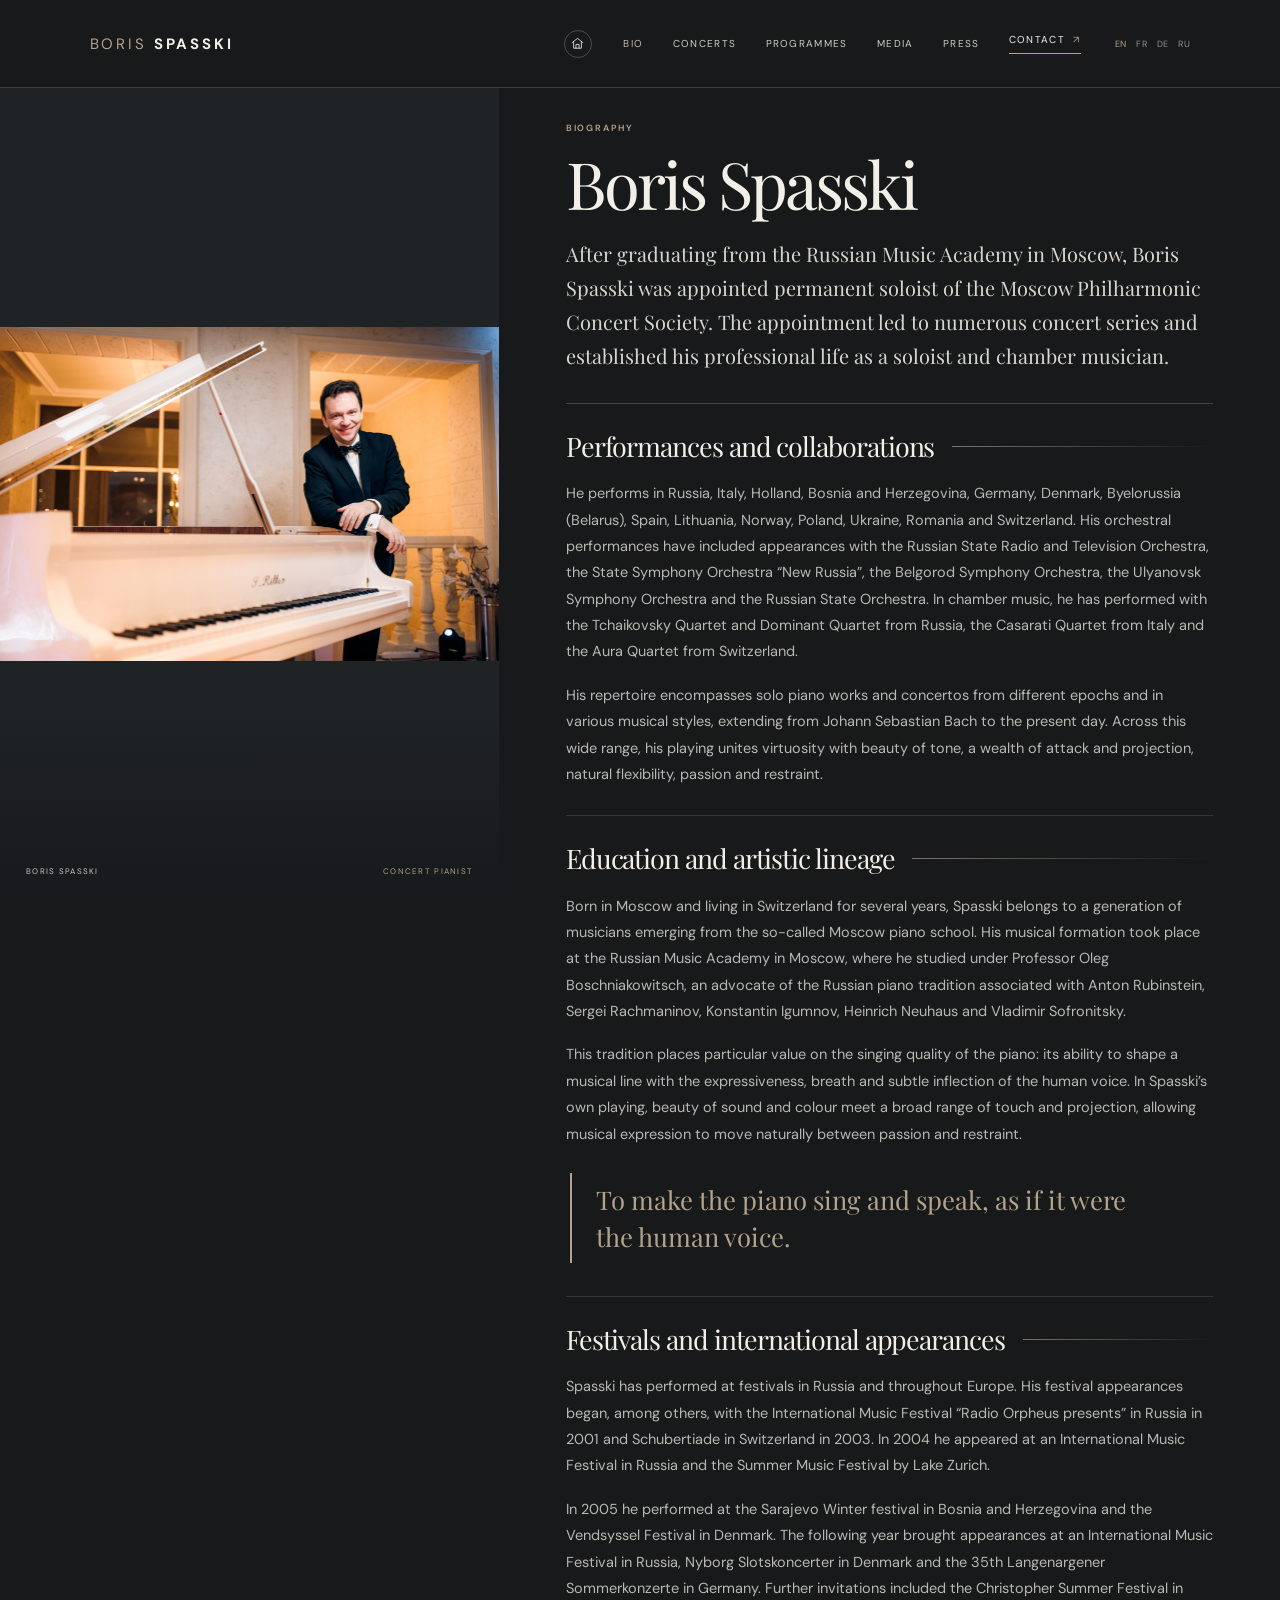
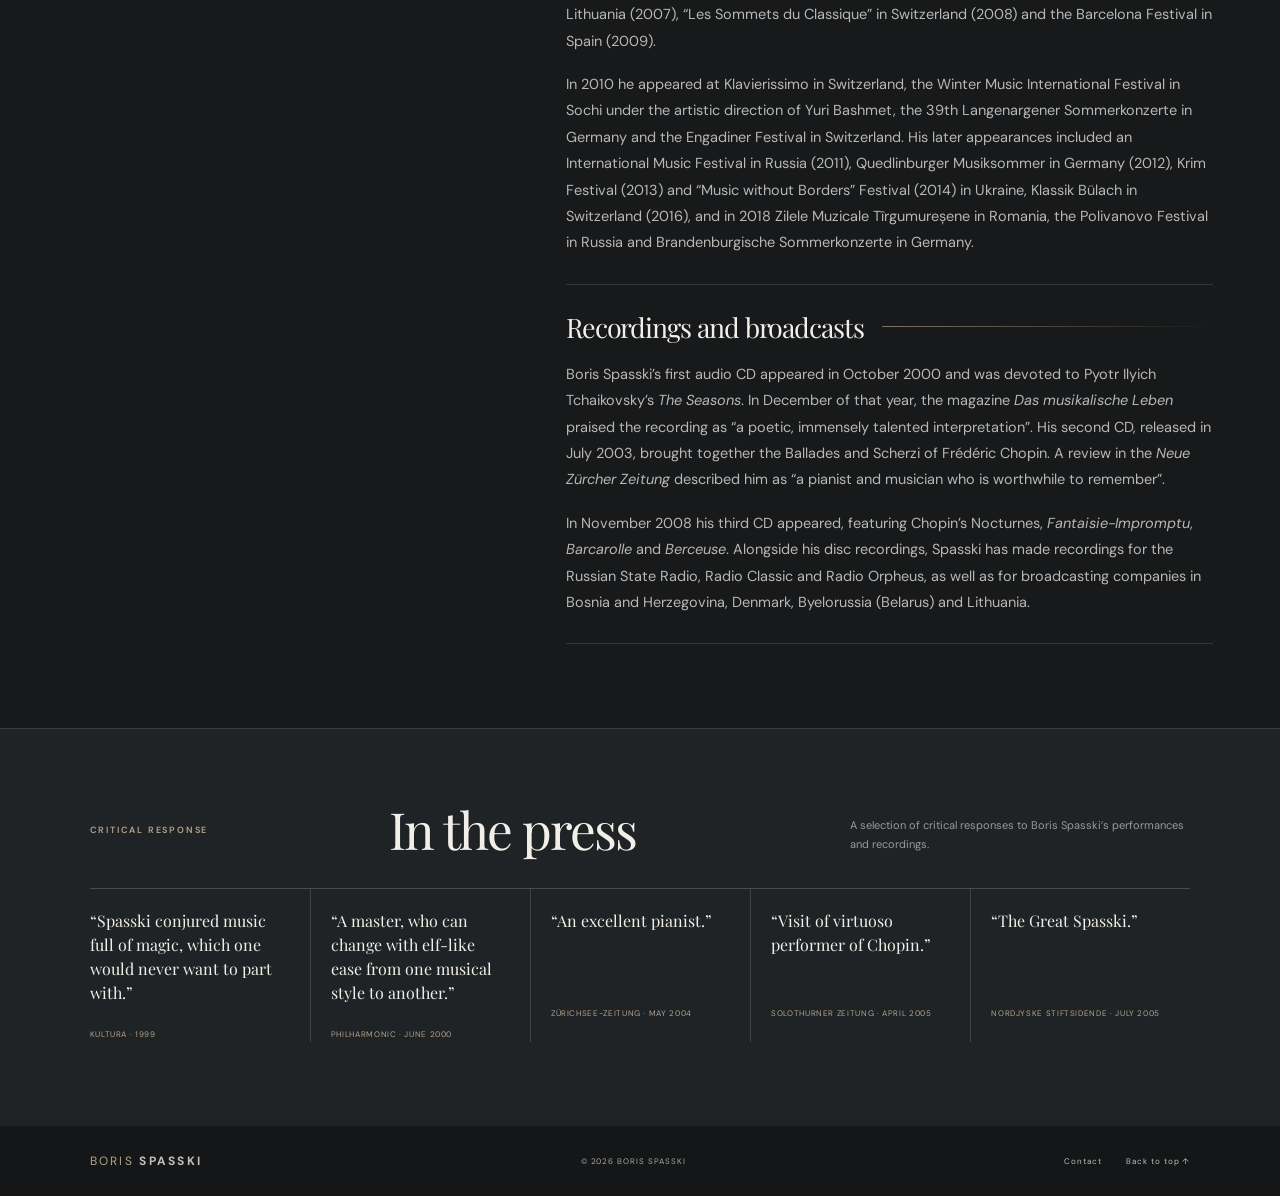
==== commit d78b9c8b: "Fix render on mobiles" ====
--- a/spasski-demo/artist.html
+++ b/spasski-demo/artist.html
@@ -82,6 +82,7 @@
       aria-label="Mobile navigation"
       hidden
     >
+      <a href="index.html" class="mobile-home-link">Home</a>
       <a href="artist.html" aria-current="page">Bio</a><a href="concerts.html">Concerts</a
       ><a href="programmes.html">Programmes</a><a href="media.html">Media</a
       ><a href="press.html">Press</a><a href="contact.html">Contact</a>
--- a/spasski-demo/css/style.css
+++ b/spasski-demo/css/style.css
@@ -2612,3 +2612,624 @@
     font-size: 16px;
   }
 }
+
+
+/* =========================================================
+   MOBILE / TABLET REFINEMENT
+   Responsive navigation, complete images and aligned actions.
+   ========================================================= */
+
+/* Bring back the full frame of the Bio portrait on wide screens. */
+@media (min-width: 761px) {
+  .bio-page:not(.contact-page) .bio-portrait img {
+    object-fit: contain;
+    object-position: center center;
+    background: #202326;
+  }
+}
+
+/* Contact portrait must retain the full frame, including the top of the head. */
+.contact-page .contact-portrait {
+  background: #202326;
+}
+.contact-page .contact-portrait img {
+  object-fit: contain;
+  object-position: center top;
+  background: #202326;
+}
+
+/* A compact menu replaces the overflowing desktop links on tablets and phones. */
+@media (max-width: 1024px) {
+  .site-header {
+    position: fixed;
+    z-index: 220;
+    min-height: 72px;
+    padding-left: 22px;
+    padding-right: 22px;
+    background: rgba(23, 25, 27, 0.9);
+    border-bottom: 1px solid rgba(242, 239, 232, 0.16);
+    backdrop-filter: blur(12px);
+    -webkit-backdrop-filter: blur(12px);
+  }
+  .desktop-nav {
+    display: none !important;
+  }
+  .menu-toggle {
+    display: block !important;
+    flex: 0 0 38px;
+    position: relative;
+    z-index: 222;
+  }
+  .header-tools {
+    margin-left: auto;
+    gap: 14px;
+  }
+  .mobile-nav {
+    z-index: 210;
+    padding-top: 100px;
+  }
+}
+
+/* Homepage: display the entire landscape photo above the text on small screens. */
+.hero-mobile-photo {
+  display: none;
+}
+@media (max-width: 760px) {
+  .home-backdrop-image {
+    background-size: contain;
+    background-position: center 72px;
+    background-repeat: no-repeat;
+    background-color: #17191b;
+    transform: none;
+  }
+  .home-page .hero {
+    display: flex;
+    flex-direction: column;
+    align-items: stretch;
+    justify-content: flex-start;
+    height: auto;
+    min-height: 100svh;
+    overflow: visible;
+  }
+  .hero-mobile-photo {
+    display: block;
+    flex: 0 0 auto;
+    width: 100%;
+    height: auto;
+    max-width: 100%;
+    margin-top: 72px;
+    object-fit: contain;
+    object-position: center top;
+  }
+  .home-page .hero-content {
+    width: 100%;
+    max-width: none;
+    margin: 0;
+    padding: 24px 22px 112px;
+    text-align: right;
+  }
+  .hero-eyebrow {
+    margin-bottom: 12px;
+    font-size: clamp(34px, 9vw, 48px);
+    line-height: 1.12;
+  }
+  .home-page .hero h1 {
+    font-size: clamp(35px, 8.8vw, 54px);
+    line-height: 1.08;
+  }
+  .hero-intro {
+    margin: 18px 0 23px;
+    font-size: clamp(14px, 3.8vw, 17px);
+    line-height: 1.6;
+  }
+  .hero-actions {
+    display: flex;
+    flex-direction: column;
+    flex-wrap: nowrap;
+    align-items: flex-end;
+    justify-content: flex-start;
+    gap: 11px;
+    width: 100%;
+  }
+  .hero-actions > a {
+    display: inline-flex;
+    align-items: center;
+    justify-content: space-between;
+    gap: 12px;
+    width: min(100%, 250px);
+    min-height: 48px;
+    padding: 13px 15px;
+    margin: 0;
+    text-align: left;
+    white-space: nowrap;
+    position: relative;
+    z-index: 5;
+    pointer-events: auto;
+  }
+  .hero-actions .booking-button {
+    color: var(--paper);
+    border: 1px solid rgba(242, 239, 232, 0.68);
+    background: rgba(23, 25, 27, 0.45);
+  }
+  .hero-actions .booking-button:hover {
+    color: var(--ink);
+    background: var(--champagne);
+    border-color: var(--champagne);
+  }
+  .home-page .hero-footer {
+    bottom: 23px;
+    left: 22px;
+    right: 22px;
+    z-index: 6;
+  }
+  .home-page .home-overview {
+    margin-top: -32px;
+  }
+}
+
+/* Narrow phones: keep the heading, buttons and header controls within the screen. */
+@media (max-width: 520px) {
+  .site-header {
+    min-height: 68px;
+    padding-left: 16px;
+    padding-right: 16px;
+  }
+  .wordmark {
+    font-size: 12px;
+    letter-spacing: 0.15em;
+  }
+  .header-tools {
+    gap: 9px;
+  }
+  .language-switch {
+    gap: 4px;
+  }
+  .language-button {
+    font-size: 8px;
+  }
+  .menu-toggle {
+    width: 34px;
+    height: 36px;
+    padding-left: 2px;
+    padding-right: 2px;
+  }
+  .hero-mobile-photo {
+    margin-top: 68px;
+  }
+  .home-page .hero-content {
+    padding: 20px 18px 108px;
+  }
+  .hero-eyebrow {
+    font-size: clamp(31px, 9vw, 42px);
+  }
+  .home-page .hero h1 {
+    font-size: clamp(33px, 9vw, 46px);
+  }
+  .hero-intro {
+    font-size: 14px;
+  }
+  .hero-actions > a {
+    width: min(100%, 235px);
+    min-height: 46px;
+  }
+}
+
+/* Contact image: use its natural aspect ratio on phones, with the whole head visible. */
+@media (max-width: 760px) {
+  .contact-page .contact-portrait {
+    position: relative;
+    top: auto;
+    height: auto;
+    min-height: 0;
+    max-height: none;
+    padding-top: 72px;
+    overflow: hidden;
+  }
+  .contact-page .contact-portrait img {
+    display: block;
+    width: 100%;
+    height: auto;
+    max-height: 66svh;
+    object-fit: contain;
+    object-position: center top;
+  }
+  .contact-page .contact-portrait figcaption {
+    bottom: 18px;
+  }
+}
+
+/* Keep the artist mobile portrait treatment as previously approved. */
+@media (max-width: 760px) {
+  .bio-page:not(.contact-page) .bio-portrait img {
+    object-fit: cover;
+    object-position: center 38%;
+  }
+}
+
+
+/* Booking remains a clearly visible, keyboard-accessible link on desktop and mobile. */
+.home-page .hero-actions .booking-button {
+  color: var(--paper);
+  border: 1px solid rgba(242, 239, 232, 0.68);
+  background: rgba(23, 25, 27, 0.16);
+}
+.home-page .hero-actions .booking-button:hover,
+.home-page .hero-actions .booking-button:focus-visible {
+  color: var(--ink);
+  border-color: var(--champagne);
+  background: var(--champagne);
+}
+
+
+/* =========================================================
+   FINAL MOBILE NAVIGATION AND HERO BEHAVIOUR
+   ========================================================= */
+
+/* Mobile/tablet header: show an obvious MENU control, not just language labels. */
+@media (max-width: 1024px) {
+  .site-header {
+    position: fixed !important;
+    top: 0;
+    left: 0;
+    right: 0;
+    z-index: 1002 !important;
+    width: 100%;
+    min-height: 72px;
+    padding: 0 20px;
+    background: rgba(23, 25, 27, 0.96);
+    border-bottom: 1px solid rgba(242, 239, 232, 0.2);
+    backdrop-filter: blur(14px);
+    -webkit-backdrop-filter: blur(14px);
+  }
+
+  .site-header .desktop-nav {
+    display: none !important;
+  }
+
+  /* The language choices remain available inside the opened menu panel. */
+  .site-header .header-tools .language-switch {
+    display: none !important;
+  }
+
+  .site-header .header-tools {
+    display: flex;
+    align-items: center;
+    justify-content: flex-end;
+    margin-left: auto;
+    gap: 0;
+  }
+
+  .site-header .menu-toggle {
+    display: block !important;
+    position: relative;
+    z-index: 1004;
+    width: 76px;
+    height: 42px;
+    padding: 0;
+    margin: 0;
+    border: 0;
+    background: transparent;
+    color: var(--paper);
+    cursor: pointer;
+  }
+
+  .site-header .menu-toggle::before {
+    content: "MENU";
+    position: absolute;
+    left: 0;
+    top: 16px;
+    color: var(--paper);
+    font: 600 9px/1 var(--sans);
+    letter-spacing: 0.16em;
+  }
+
+  .site-header .menu-toggle span {
+    position: absolute;
+    right: 1px;
+    display: block;
+    width: 25px;
+    height: 1px;
+    margin: 0;
+    background: var(--paper);
+  }
+
+  .site-header .menu-toggle span:first-child {
+    top: 15px;
+  }
+
+  .site-header .menu-toggle span:last-child {
+    top: 24px;
+  }
+
+  .site-header .menu-toggle:focus-visible {
+    outline: 2px solid var(--champagne);
+    outline-offset: 3px;
+  }
+
+  /* Opened navigation sits directly below the fixed header. */
+  .mobile-nav {
+    position: fixed !important;
+    z-index: 1001 !important;
+    top: 72px !important;
+    right: 0 !important;
+    bottom: 0 !important;
+    left: 0 !important;
+    display: none;
+    flex-direction: column;
+    align-items: stretch;
+    justify-content: flex-start;
+    gap: 0;
+    overflow-y: auto;
+    padding: 15px 26px 32px;
+    background: rgba(23, 25, 27, 0.985);
+    color: var(--paper);
+    border-top: 1px solid rgba(242, 239, 232, 0.12);
+  }
+
+  .mobile-nav:not([hidden]) {
+    display: flex !important;
+  }
+
+  .mobile-nav > a {
+    display: flex;
+    align-items: center;
+    min-height: 55px;
+    padding: 7px 0;
+    border-bottom: 1px solid rgba(242, 239, 232, 0.13);
+    color: var(--paper);
+    font: 400 25px/1.2 var(--serif);
+  }
+
+  .mobile-nav > a:hover,
+  .mobile-nav > a:focus-visible,
+  .mobile-nav > a[aria-current="page"] {
+    color: var(--champagne);
+  }
+
+  .mobile-nav .mobile-home-link {
+    color: var(--champagne);
+  }
+
+  .mobile-nav .mobile-languages {
+    margin-top: auto;
+    padding-top: 28px;
+    color: var(--champagne);
+    font-size: 10px;
+    letter-spacing: 0.2em;
+  }
+
+  body.menu-open {
+    overflow: hidden;
+  }
+}
+
+@media (max-width: 520px) {
+  .site-header {
+    min-height: 68px;
+    padding-left: 16px;
+    padding-right: 16px;
+  }
+  .site-header .menu-toggle {
+    height: 40px;
+  }
+  .mobile-nav {
+    top: 68px !important;
+    padding-left: 22px;
+    padding-right: 22px;
+  }
+}
+
+/* HOMEPAGE:
+   A single fixed background photo sits behind the content. The separate inline
+   image is intentionally disabled so there can be no doubled/scrolling photo. */
+.hero-mobile-photo {
+  display: none !important;
+}
+
+@media (max-width: 760px) {
+  .home-backdrop {
+    position: fixed;
+    z-index: 0;
+    inset: 0;
+    overflow: hidden;
+    pointer-events: none;
+  }
+
+  .home-backdrop-image {
+    position: absolute;
+    inset: 0;
+    background-size: 100% auto !important;
+    background-position: center top !important;
+    background-repeat: no-repeat !important;
+    background-color: #17191b;
+    transform: none !important;
+    filter: none;
+  }
+
+  /* A gentle overlay keeps the text readable without hiding the photograph. */
+  .home-backdrop-shade {
+    display: block !important;
+    position: absolute;
+    inset: 0;
+    background: linear-gradient(
+      180deg,
+      rgba(12, 14, 16, 0.12) 0%,
+      rgba(12, 14, 16, 0.18) 34%,
+      rgba(12, 14, 16, 0.68) 72%,
+      rgba(12, 14, 16, 0.82) 100%
+    ) !important;
+    pointer-events: none;
+  }
+
+  .home-page .hero {
+    position: relative;
+    display: flex;
+    flex-direction: column;
+    align-items: stretch;
+    justify-content: flex-start;
+    width: 100%;
+    height: auto;
+    min-height: max(100svh, 690px);
+    overflow: visible;
+    background: transparent;
+  }
+
+  .home-page .hero-content {
+    position: relative;
+    z-index: 2;
+    width: 100%;
+    max-width: none;
+    margin: 0;
+    padding: 92px 20px 118px;
+    text-align: right;
+  }
+
+  .hero-eyebrow {
+    margin: 0 0 13px;
+    font-size: clamp(32px, 8.8vw, 45px);
+    line-height: 1.12;
+  }
+
+  .home-page .hero h1 {
+    font-size: clamp(34px, 8.9vw, 49px);
+    line-height: 1.08;
+  }
+
+  .hero-intro {
+    margin: 18px 0 24px;
+    font-size: clamp(13px, 3.7vw, 16px);
+    line-height: 1.58;
+  }
+
+  .hero-actions {
+    display: flex;
+    flex-direction: column;
+    align-items: flex-end;
+    justify-content: flex-start;
+    gap: 10px;
+    width: 100%;
+    flex-wrap: nowrap;
+  }
+
+  .hero-actions > a {
+    display: inline-flex;
+    align-items: center;
+    justify-content: space-between;
+    width: min(100%, 246px);
+    min-height: 47px;
+    margin: 0;
+    padding: 12px 15px;
+    gap: 12px;
+    position: relative;
+    z-index: 4;
+    pointer-events: auto;
+    white-space: nowrap;
+    text-align: left;
+  }
+
+  .home-page .hero-actions .booking-button {
+    color: var(--paper);
+    border: 1px solid rgba(242, 239, 232, 0.72);
+    background: rgba(23, 25, 27, 0.32);
+  }
+
+  .home-page .hero-actions .booking-button:hover,
+  .home-page .hero-actions .booking-button:focus-visible {
+    color: var(--ink);
+    border-color: var(--champagne);
+    background: var(--champagne);
+  }
+
+  .home-page .hero-footer {
+    position: absolute;
+    z-index: 5;
+    bottom: 22px;
+    left: 20px;
+    right: 20px;
+    font-size: 7px;
+  }
+
+  .home-page .home-overview {
+    position: relative;
+    z-index: 2;
+    margin-top: -24px;
+    background: transparent !important;
+  }
+}
+
+/* BIO PAGE:
+   The fixed mobile menu occupies 68–72px at the top. Start the portrait below it. */
+@media (max-width: 760px) {
+  .bio-page:not(.contact-page) .bio-portrait {
+    position: relative;
+    top: auto;
+    margin-top: 72px;
+  }
+}
+
+@media (max-width: 520px) {
+  .bio-page:not(.contact-page) .bio-portrait {
+    margin-top: 68px;
+  }
+}
+
+
+/* Homepage desktop hero: restore clear vertical rhythm and left-aligned review text. */
+@media (min-width: 761px) {
+  .home-page .hero-content {
+    display: flex;
+    flex-direction: column;
+    align-items: stretch;
+    position: relative;
+    z-index: 3;
+    width: min(850px, 100%);
+    margin-left: auto;
+    margin-right: 0;
+    text-align: right;
+  }
+
+  .home-page .hero-eyebrow,
+  .home-page .hero h1 {
+    text-align: right;
+  }
+
+  .home-page .hero-intro {
+    display: block;
+    position: relative;
+    z-index: 3;
+    width: min(100%, 560px);
+    max-width: 560px;
+    margin: 28px 0 34px;
+    align-self: flex-start;
+    text-align: left;
+    line-height: 1.65;
+  }
+
+  .home-page .hero-actions {
+    display: flex;
+    position: relative;
+    z-index: 4;
+    width: 100%;
+    margin: 0;
+    padding: 0;
+    align-self: stretch;
+    align-items: center;
+    justify-content: flex-end;
+    gap: 18px;
+    flex-wrap: wrap;
+    clear: both;
+  }
+
+  .home-page .hero-actions > a {
+    position: relative;
+    display: inline-flex;
+    flex: 0 0 auto;
+    align-items: center;
+    justify-content: space-between;
+    min-height: 48px;
+    margin: 0;
+    line-height: 1.2;
+    white-space: nowrap;
+    pointer-events: auto;
+  }
+}
